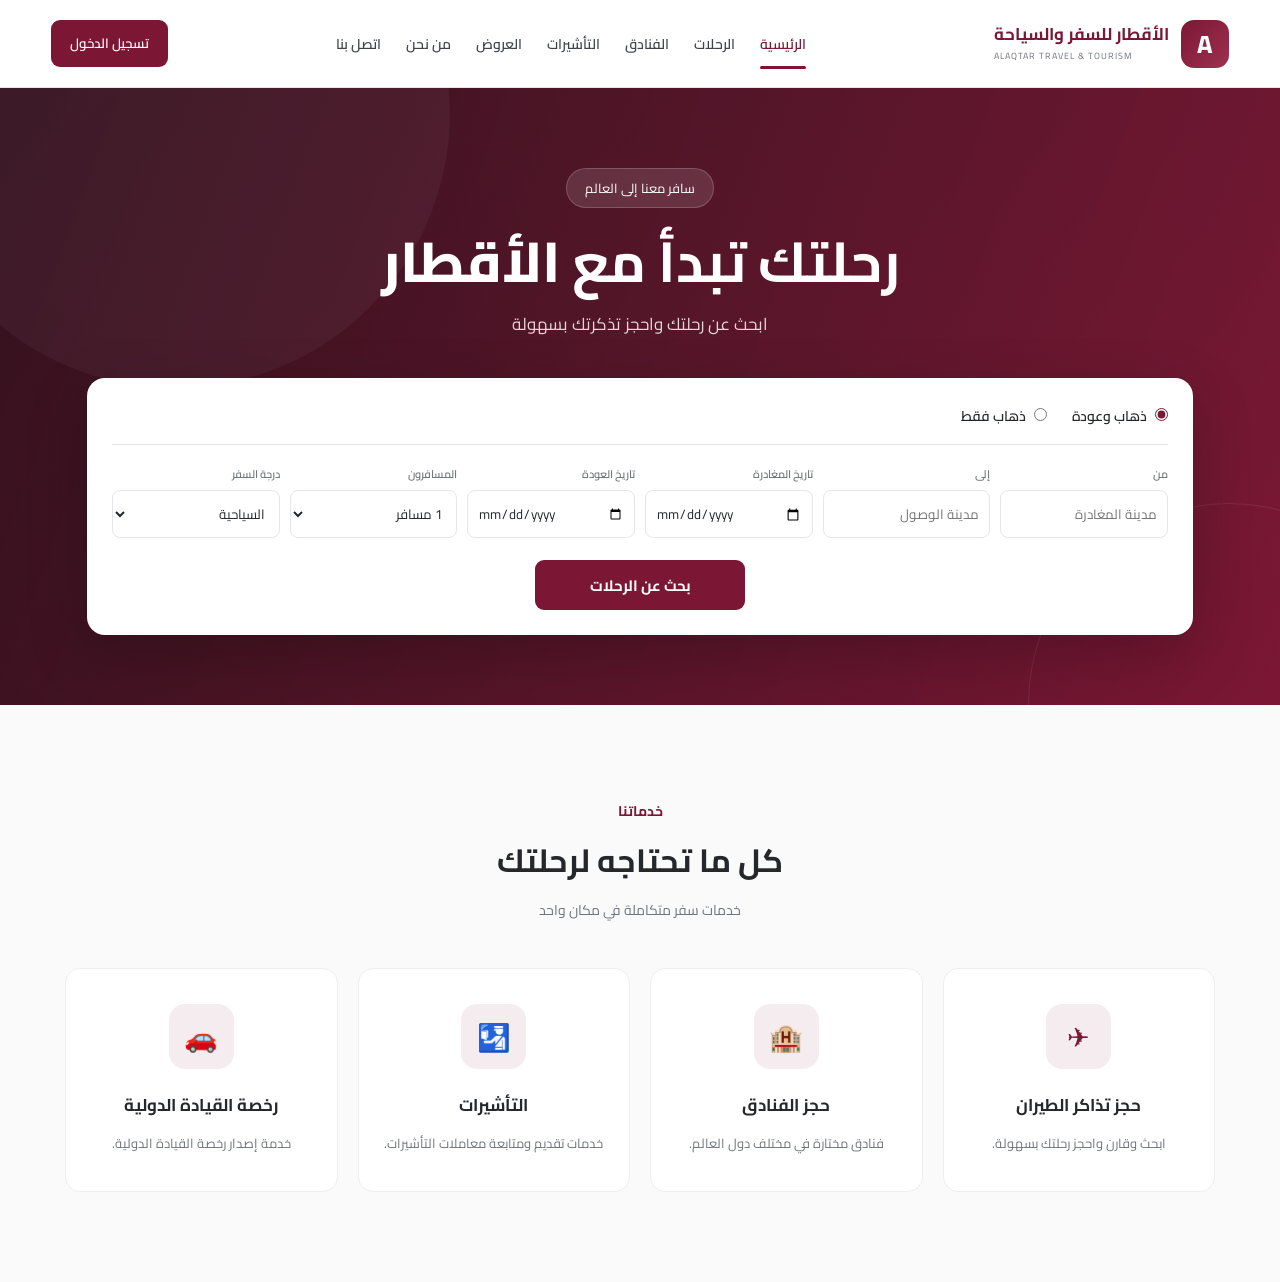
==== index.html @ d7402300 "Initial ALAQTAR website" ====
<!DOCTYPE html>
<html lang="ar" dir="rtl">
<head>
    <meta charset="UTF-8">
    <meta name="viewport" content="width=device-width, initial-scale=1.0">

    <title>الأقطار للسفر والسياحة | ALAQTAR Travel & Tourism</title>

    <link rel="stylesheet" href="css/style.css">
</head>

<body>

    <header class="header">
        <div class="container">

            <div class="logo">
                <div class="logo-mark">A</div>

                <div>
                    <h1>الأقطار للسفر والسياحة</h1>
                    <span>ALAQTAR TRAVEL & TOURISM</span>
                </div>
            </div>

            <nav class="nav">
                <a href="#" class="active">الرئيسية</a>
                <a href="#">الرحلات</a>
                <a href="#">الفنادق</a>
                <a href="#">التأشيرات</a>
                <a href="#">العروض</a>
                <a href="#">من نحن</a>
                <a href="#">اتصل بنا</a>
            </nav>

            <button class="login-btn">
                تسجيل الدخول
            </button>

        </div>
    </header>


    <main>

        <section class="hero">

            <div class="hero-content">

                <span class="hero-small">
                    سافر معنا إلى العالم
                </span>

                <h2>
                    رحلتك تبدأ مع
                    <strong>الأقطار</strong>
                </h2>

                <p>
                    ابحث عن رحلتك واحجز تذكرتك بسهولة
                </p>

            </div>


            <div class="booking-box">

                <div class="trip-types">

                    <label>
                        <input type="radio" name="trip" checked>
                        ذهاب وعودة
                    </label>

                    <label>
                        <input type="radio" name="trip">
                        ذهاب فقط
                    </label>

                </div>


                <div class="search-grid">

                    <div class="field">
                        <label>من</label>
                        <input type="text" placeholder="مدينة المغادرة">
                    </div>

                    <div class="field">
                        <label>إلى</label>
                        <input type="text" placeholder="مدينة الوصول">
                    </div>

                    <div class="field">
                        <label>تاريخ المغادرة</label>
                        <input type="date">
                    </div>

                    <div class="field">
                        <label>تاريخ العودة</label>
                        <input type="date">
                    </div>

                    <div class="field">
                        <label>المسافرون</label>

                        <select>
                            <option>1 مسافر</option>
                            <option>2 مسافرين</option>
                            <option>3 مسافرين</option>
                            <option>4 مسافرين</option>
                        </select>
                    </div>

                    <div class="field">
                        <label>درجة السفر</label>

                        <select>
                            <option>السياحية</option>
                            <option>رجال الأعمال</option>
                            <option>الدرجة الأولى</option>
                        </select>
                    </div>

                </div>

                <button class="search-btn">
                    بحث عن الرحلات
                </button>

            </div>

        </section>


        <section class="services">

            <div class="section-title">
                <span>خدماتنا</span>
                <h2>كل ما تحتاجه لرحلتك</h2>
                <p>خدمات سفر متكاملة في مكان واحد</p>
            </div>


            <div class="services-grid">

                <div class="service-card">
                    <div class="service-icon">✈</div>
                    <h3>حجز تذاكر الطيران</h3>
                    <p>ابحث وقارن واحجز رحلتك بسهولة.</p>
                </div>

                <div class="service-card">
                    <div class="service-icon">🏨</div>
                    <h3>حجز الفنادق</h3>
                    <p>فنادق مختارة في مختلف دول العالم.</p>
                </div>

                <div class="service-card">
                    <div class="service-icon">🛂</div>
                    <h3>التأشيرات</h3>
                    <p>خدمات تقديم ومتابعة معاملات التأشيرات.</p>
                </div>

                <div class="service-card">
                    <div class="service-icon">🚗</div>
                    <h3>رخصة القيادة الدولية</h3>
                    <p>خدمة إصدار رخصة القيادة الدولية.</p>
                </div>

            </div>

        </section>

    </main>


    <script src="js/main.js"></script>

</body>
</html>
---- css/style.css ----
@import url('https://fonts.googleapis.com/css2?family=Cairo:wght@400;500;600;700;800&display=swap');

* {
    margin: 0;
    padding: 0;
    box-sizing: border-box;
}

:root {
    --primary: #7b1734;
    --primary-dark: #571025;
    --primary-light: #9d3150;
    --dark: #25272b;
    --gray: #70747b;
    --light-gray: #f4f5f7;
    --white: #ffffff;
    --border: #e4e6ea;
}

body {
    font-family: 'Cairo', sans-serif;
    background: #ffffff;
    color: var(--dark);
    direction: rtl;
}

.container {
    width: min(1200px, 92%);
    margin: auto;
}

/* ==============================
   HEADER
================================ */

.header {
    height: 88px;
    background: rgba(255, 255, 255, 0.98);
    border-bottom: 1px solid var(--border);
    display: flex;
    align-items: center;
    position: sticky;
    top: 0;
    z-index: 1000;
}

.header .container {
    display: flex;
    align-items: center;
    justify-content: space-between;
    gap: 30px;
}

.logo {
    display: flex;
    align-items: center;
    gap: 12px;
    min-width: 255px;
}

.logo-mark {
    width: 48px;
    height: 48px;
    border-radius: 13px;
    background: linear-gradient(
        135deg,
        var(--primary),
        var(--primary-light)
    );
    color: white;
    display: flex;
    justify-content: center;
    align-items: center;
    font-size: 25px;
    font-weight: 800;
}

.logo h1 {
    color: var(--primary);
    font-size: 17px;
    line-height: 1.4;
}

.logo span {
    display: block;
    direction: ltr;
    font-size: 9px;
    letter-spacing: 1px;
    color: var(--gray);
}

.nav {
    display: flex;
    align-items: center;
    justify-content: center;
    gap: 25px;
    flex: 1;
}

.nav a {
    text-decoration: none;
    color: #40434a;
    font-size: 14px;
    font-weight: 600;
    transition: 0.25s;
    position: relative;
}

.nav a:hover,
.nav a.active {
    color: var(--primary);
}

.nav a.active::after {
    content: "";
    position: absolute;
    right: 0;
    left: 0;
    bottom: -12px;
    height: 3px;
    border-radius: 5px;
    background: var(--primary);
}

.login-btn {
    font-family: inherit;
    background: var(--primary);
    color: white;
    border: 0;
    border-radius: 9px;
    padding: 11px 19px;
    cursor: pointer;
    font-weight: 600;
    transition: 0.25s;
    white-space: nowrap;
}

.login-btn:hover {
    background: var(--primary-dark);
    transform: translateY(-1px);
}

/* ==============================
   HERO
================================ */

.hero {
    min-height: 590px;
    padding: 80px 5% 70px;
    background:
        linear-gradient(
            110deg,
            rgba(52, 15, 28, 0.94),
            rgba(123, 23, 52, 0.82)
        ),
        linear-gradient(
            135deg,
            #34363c,
            #7b1734
        );

    display: flex;
    flex-direction: column;
    align-items: center;
    justify-content: center;
    position: relative;
    overflow: hidden;
}

.hero::before {
    content: "";
    position: absolute;
    width: 550px;
    height: 550px;
    background: rgba(255,255,255,0.04);
    border-radius: 50%;
    top: -250px;
    left: -100px;
}

.hero::after {
    content: "";
    position: absolute;
    width: 400px;
    height: 400px;
    border: 1px solid rgba(255,255,255,0.08);
    border-radius: 50%;
    right: -150px;
    bottom: -200px;
}

.hero-content {
    text-align: center;
    color: white;
    margin-bottom: 38px;
    position: relative;
    z-index: 2;
}

.hero-small {
    display: inline-block;
    background: rgba(255,255,255,0.12);
    border: 1px solid rgba(255,255,255,0.18);
    padding: 7px 18px;
    border-radius: 50px;
    font-size: 13px;
    margin-bottom: 15px;
}

.hero-content h2 {
    font-size: clamp(35px, 5vw, 56px);
    font-weight: 700;
    line-height: 1.4;
}

.hero-content h2 strong {
    color: #ffffff;
    font-weight: 800;
}

.hero-content p {
    font-size: 17px;
    margin-top: 7px;
    color: rgba(255,255,255,0.83);
}

/* ==============================
   BOOKING BOX
================================ */

.booking-box {
    width: min(1150px, 96%);
    background: white;
    padding: 25px;
    border-radius: 18px;
    box-shadow: 0 20px 60px rgba(0,0,0,0.22);
    position: relative;
    z-index: 5;
}

.trip-types {
    display: flex;
    align-items: center;
    gap: 25px;
    margin-bottom: 19px;
    padding-bottom: 15px;
    border-bottom: 1px solid var(--border);
}

.trip-types label {
    font-size: 14px;
    font-weight: 600;
    cursor: pointer;
}

.trip-types input {
    accent-color: var(--primary);
    margin-left: 5px;
}

.search-grid {
    display: grid;
    grid-template-columns: repeat(6, 1fr);
    gap: 10px;
}

.field {
    display: flex;
    flex-direction: column;
}

.field label {
    font-size: 11px;
    color: var(--gray);
    margin-bottom: 6px;
    font-weight: 600;
}

.field input,
.field select {
    width: 100%;
    height: 48px;
    border: 1px solid var(--border);
    border-radius: 8px;
    padding: 0 10px;
    font-family: inherit;
    outline: none;
    background: white;
    color: var(--dark);
    transition: 0.2s;
}

.field input:focus,
.field select:focus {
    border-color: var(--primary);
    box-shadow: 0 0 0 3px rgba(123,23,52,0.08);
}

.search-btn {
    display: block;
    margin: 22px auto 0;
    min-width: 210px;
    height: 50px;
    border: 0;
    border-radius: 9px;
    background: var(--primary);
    color: white;
    font-family: inherit;
    font-size: 15px;
    font-weight: 700;
    cursor: pointer;
    transition: 0.25s;
}

.search-btn:hover {
    background: var(--primary-dark);
    transform: translateY(-2px);
    box-shadow: 0 8px 20px rgba(123,23,52,0.25);
}

/* ==============================
   SERVICES
================================ */

.services {
    padding: 90px 5%;
    background: #fafafa;
}

.section-title {
    text-align: center;
    margin-bottom: 45px;
}

.section-title span {
    color: var(--primary);
    font-weight: 700;
    font-size: 14px;
}

.section-title h2 {
    font-size: 32px;
    margin-top: 5px;
    color: var(--dark);
}

.section-title p {
    color: var(--gray);
    margin-top: 7px;
    font-size: 14px;
}

.services-grid {
    width: min(1150px, 100%);
    margin: auto;
    display: grid;
    grid-template-columns: repeat(4, 1fr);
    gap: 20px;
}

.service-card {
    background: white;
    padding: 35px 24px;
    border: 1px solid #eeeeee;
    border-radius: 15px;
    text-align: center;
    transition: 0.3s;
}

.service-card:hover {
    transform: translateY(-7px);
    box-shadow: 0 15px 40px rgba(0,0,0,0.08);
    border-color: rgba(123,23,52,0.18);
}

.service-icon {
    width: 65px;
    height: 65px;
    background: rgba(123,23,52,0.08);
    color: var(--primary);
    border-radius: 16px;
    margin: 0 auto 20px;
    display: flex;
    justify-content: center;
    align-items: center;
    font-size: 27px;
}

.service-card h3 {
    font-size: 17px;
    margin-bottom: 10px;
}

.service-card p {
    font-size: 13px;
    color: var(--gray);
    line-height: 1.9;
}

/* ==============================
   RESPONSIVE
================================ */

@media (max-width: 1050px) {

    .nav {
        display: none;
    }

    .search-grid {
        grid-template-columns: repeat(3, 1fr);
    }

    .services-grid {
        grid-template-columns: repeat(2, 1fr);
    }
}

@media (max-width: 650px) {

    .header {
        height: 75px;
    }

    .logo h1 {
        font-size: 14px;
    }

    .logo span {
        font-size: 7px;
    }

    .logo-mark {
        width: 41px;
        height: 41px;
    }

    .login-btn {
        padding: 9px 12px;
        font-size: 11px;
    }

    .hero {
        padding: 60px 3% 50px;
    }

    .hero-content h2 {
        font-size: 35px;
    }

    .hero-content p {
        font-size: 14px;
    }

    .booking-box {
        padding: 18px;
    }

    .search-grid {
        grid-template-columns: 1fr;
    }

    .services-grid {
        grid-template-columns: 1fr;
    }

    .section-title h2 {
        font-size: 25px;
    }
}
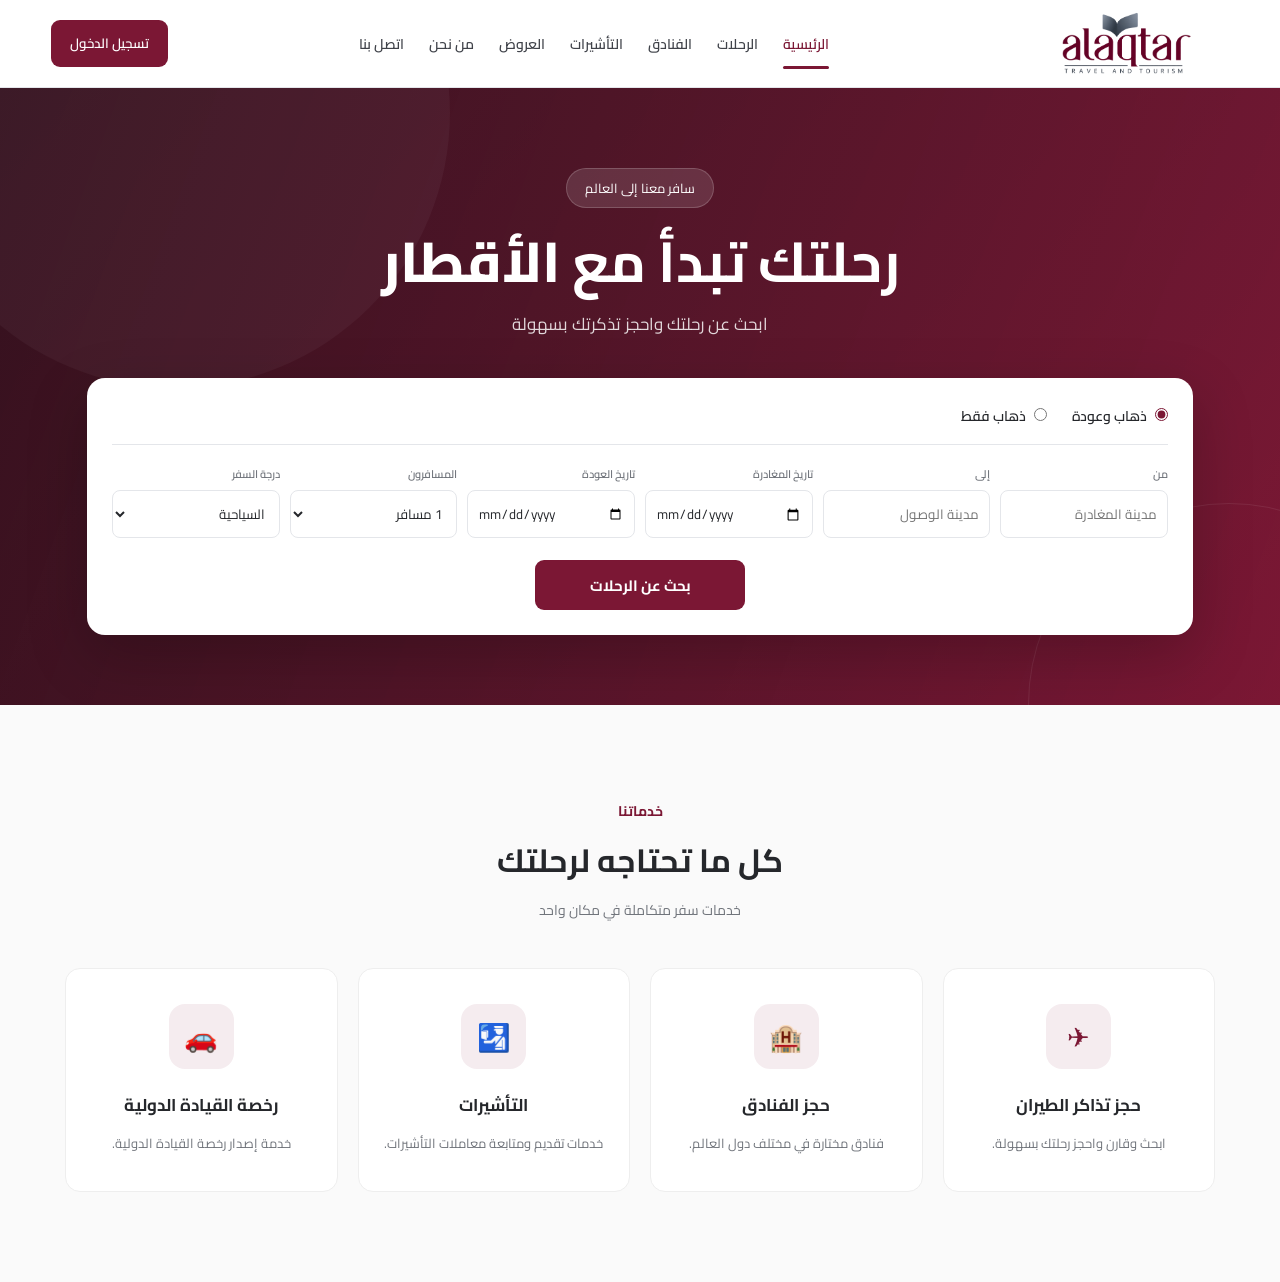
==== commit 16991d7d: "Update ALAQTAR logo" ====
--- a/index.html
+++ b/index.html
@@ -14,14 +14,9 @@
     <header class="header">
         <div class="container">
 
-            <div class="logo">
-                <div class="logo-mark">A</div>
-
-                <div>
-                    <h1>الأقطار للسفر والسياحة</h1>
-                    <span>ALAQTAR TRAVEL & TOURISM</span>
-                </div>
-            </div>
+           <a href="index.html" class="logo">
+    <img src="images/logo.png" alt="ALAQTAR Travel & Tourism">
+</a>
 
             <nav class="nav">
                 <a href="#" class="active">الرئيسية</a>
--- a/css/style.css
+++ b/css/style.css
@@ -54,39 +54,16 @@
 .logo {
     display: flex;
     align-items: center;
-    gap: 12px;
-    min-width: 255px;
-}
-
-.logo-mark {
-    width: 48px;
-    height: 48px;
-    border-radius: 13px;
-    background: linear-gradient(
-        135deg,
-        var(--primary),
-        var(--primary-light)
-    );
-    color: white;
-    display: flex;
     justify-content: center;
-    align-items: center;
-    font-size: 25px;
-    font-weight: 800;
-}
-
-.logo h1 {
-    color: var(--primary);
-    font-size: 17px;
-    line-height: 1.4;
-}
-
-.logo span {
+    text-decoration: none;
+    min-width: 210px;
+}
+
+.logo img {
     display: block;
-    direction: ltr;
-    font-size: 9px;
-    letter-spacing: 1px;
-    color: var(--gray);
+    width: 190px;
+    height: 65px;
+    object-fit: contain;
 }
 
 .nav {
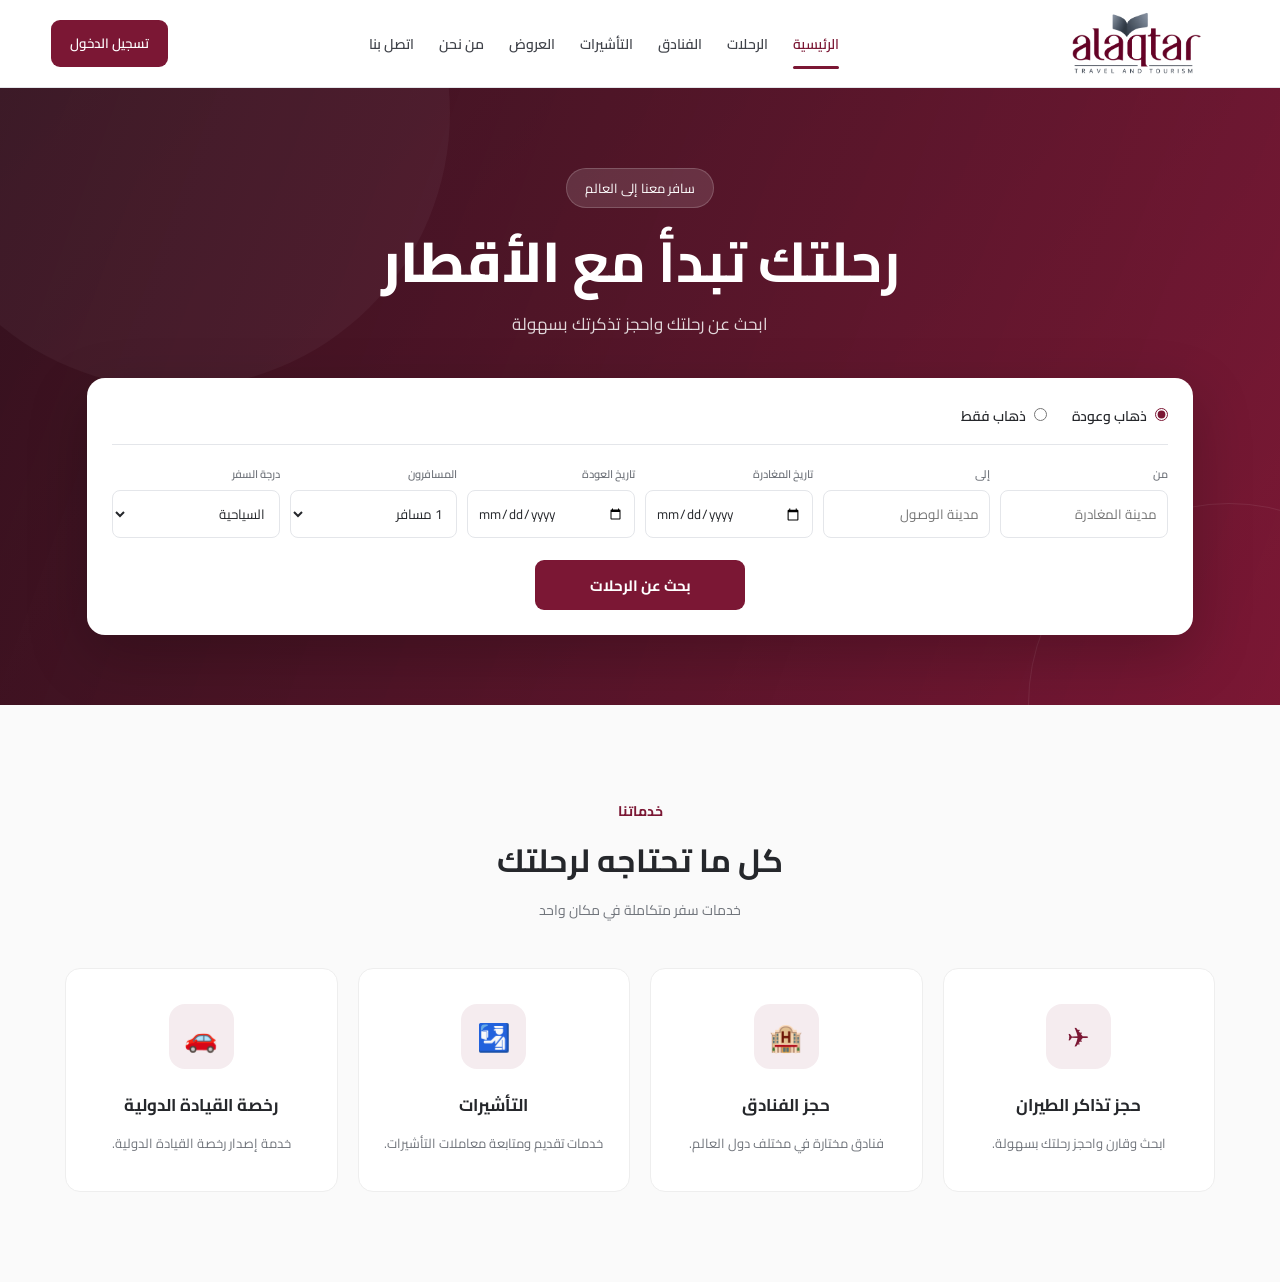
==== commit dc3f2e4a: "Fix official header logo" ====
--- a/index.html
+++ b/index.html
@@ -14,7 +14,7 @@
     <header class="header">
         <div class="container">
 
-           <a href="index.html" class="logo">
+          <a href="index.html" class="brand-logo">
     <img src="images/logo.png" alt="ALAQTAR Travel & Tourism">
 </a>
 
--- a/css/style.css
+++ b/css/style.css
@@ -444,4 +444,80 @@
     .section-title h2 {
         font-size: 25px;
     }
+}/* ===== ALAQTAR LOGO FIX ===== */
+
+.header .logo {
+    display: flex;
+    align-items: center;
+    justify-content: center;
+    width: 220px;
+    min-width: 220px;
+    height: 75px;
+    overflow: hidden;
+}
+
+.header .logo img {
+    display: block !important;
+    width: 200px !important;
+    max-width: 200px !important;
+    height: 70px !important;
+    max-height: 70px !important;
+    object-fit: contain !important;
+}
+
+@media (max-width: 650px) {
+    .header .logo {
+        width: 145px;
+        min-width: 145px;
+        height: 60px;
+    }
+
+    .header .logo img {
+        width: 140px !important;
+        max-width: 140px !important;
+        height: 55px !important;
+        max-height: 55px !important;
+    }
+}/* ===== OFFICIAL ALAQTAR HEADER LOGO ===== */
+
+.header .brand-logo {
+    width: 190px !important;
+    height: 70px !important;
+    min-width: 190px !important;
+    max-width: 190px !important;
+
+    display: flex !important;
+    align-items: center !important;
+    justify-content: center !important;
+
+    overflow: hidden !important;
+    text-decoration: none !important;
+    flex-shrink: 0 !important;
+}
+
+.header .brand-logo img {
+    width: 180px !important;
+    height: 65px !important;
+    max-width: 180px !important;
+    max-height: 65px !important;
+
+    display: block !important;
+    object-fit: contain !important;
+    position: static !important;
+    transform: none !important;
+    margin: 0 !important;
+}
+
+@media (max-width: 650px) {
+
+    .header .brand-logo {
+        width: 135px !important;
+        min-width: 135px !important;
+        height: 58px !important;
+    }
+
+    .header .brand-logo img {
+        width: 130px !important;
+        height: 52px !important;
+    }
 }
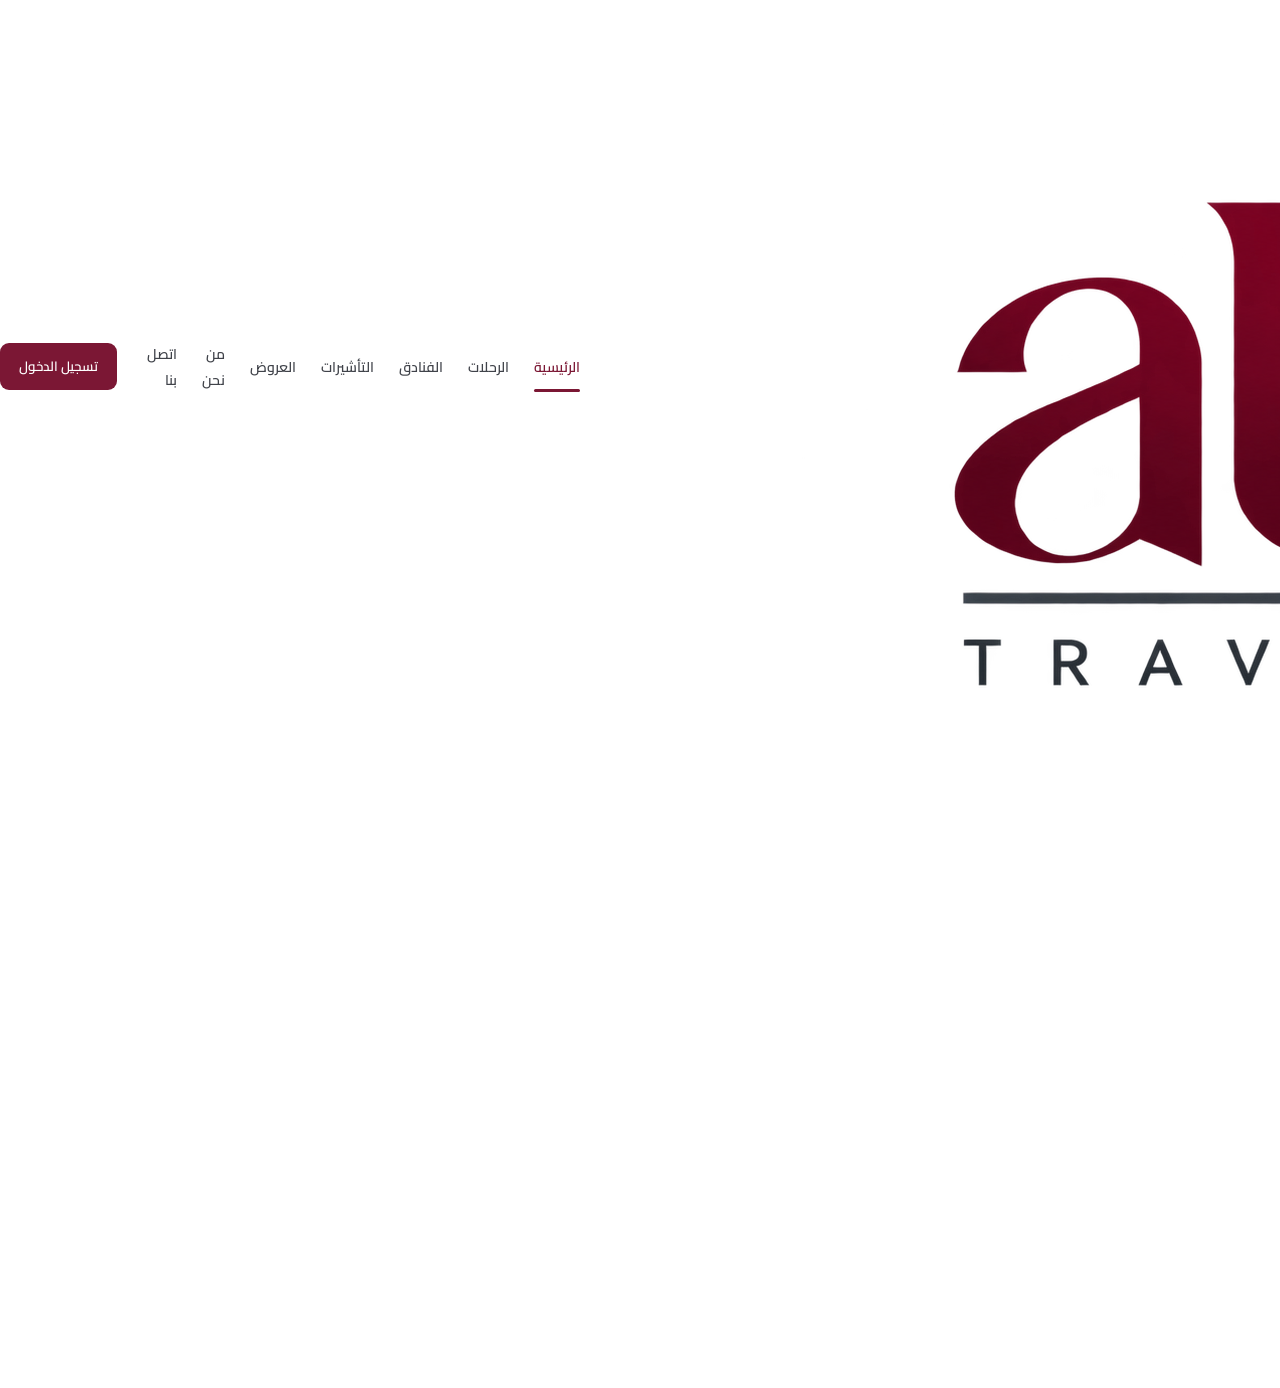
==== commit b436518c: "Redesign ALAQTAR services section" ====
--- a/index.html
+++ b/index.html
@@ -129,44 +129,47 @@
         </section>
 
 
-        <section class="services">
+     <section class="services">
 
-            <div class="section-title">
-                <span>خدماتنا</span>
-                <h2>كل ما تحتاجه لرحلتك</h2>
-                <p>خدمات سفر متكاملة في مكان واحد</p>
-            </div>
+    <div class="section-title">
+        <span>خدمات الأقطار</span>
+        <h2>كل ما تحتاجه لرحلتك</h2>
+        <p>خدمات سفر وسياحة متكاملة في مكان واحد</p>
+    </div>
 
+    <div class="services-grid">
 
-            <div class="services-grid">
+        <a href="#" class="service-card">
+            <div class="service-icon">✈</div>
+            <h3>حجز تذاكر الطيران</h3>
+            <p>احجز رحلاتك إلى مختلف الوجهات مع خيارات متعددة ومتابعة مستمرة.</p>
+            <span class="service-link">استكشف الخدمة ←</span>
+        </a>
 
-                <div class="service-card">
-                    <div class="service-icon">✈</div>
-                    <h3>حجز تذاكر الطيران</h3>
-                    <p>ابحث وقارن واحجز رحلتك بسهولة.</p>
-                </div>
+        <a href="#" class="service-card">
+            <div class="service-icon">🏨</div>
+            <h3>حجز الفنادق</h3>
+            <p>خيارات متنوعة من الفنادق والإقامات في أهم الوجهات حول العالم.</p>
+            <span class="service-link">استكشف الخدمة ←</span>
+        </a>
 
-                <div class="service-card">
-                    <div class="service-icon">🏨</div>
-                    <h3>حجز الفنادق</h3>
-                    <p>فنادق مختارة في مختلف دول العالم.</p>
-                </div>
+        <a href="#" class="service-card">
+            <div class="service-icon">🛂</div>
+            <h3>التأشيرات</h3>
+            <p>خدمات تقديم ومتابعة معاملات التأشيرات لمجموعة من الوجهات.</p>
+            <span class="service-link">استكشف الخدمة ←</span>
+        </a>
 
-                <div class="service-card">
-                    <div class="service-icon">🛂</div>
-                    <h3>التأشيرات</h3>
-                    <p>خدمات تقديم ومتابعة معاملات التأشيرات.</p>
-                </div>
+        <a href="#" class="service-card">
+            <div class="service-icon">🚗</div>
+            <h3>رخصة القيادة الدولية</h3>
+            <p>خدمة إصدار رخصة القيادة الدولية بإجراءات سهلة وسريعة.</p>
+            <span class="service-link">استكشف الخدمة ←</span>
+        </a>
 
-                <div class="service-card">
-                    <div class="service-icon">🚗</div>
-                    <h3>رخصة القيادة الدولية</h3>
-                    <p>خدمة إصدار رخصة القيادة الدولية.</p>
-                </div>
+    </div>
 
-            </div>
-
-        </section>
+</section>   
 
     </main>
 
--- a/css/style.css
+++ b/css/style.css
@@ -299,79 +299,121 @@
    SERVICES
 ================================ */
 
+/* ==============================
+   SERVICES
+================================ */
+
 .services {
-    padding: 90px 5%;
-    background: #fafafa;
+    padding: 95px 5%;
+    background: #f8f9fa;
 }
 
 .section-title {
     text-align: center;
-    margin-bottom: 45px;
+    margin-bottom: 50px;
 }
 
 .section-title span {
+    display: inline-block;
     color: var(--primary);
+    font-size: 14px;
     font-weight: 700;
-    font-size: 14px;
+    margin-bottom: 5px;
 }
 
 .section-title h2 {
-    font-size: 32px;
-    margin-top: 5px;
+    font-size: 34px;
     color: var(--dark);
+    margin: 0;
 }
 
 .section-title p {
     color: var(--gray);
-    margin-top: 7px;
     font-size: 14px;
+    margin-top: 8px;
 }
 
 .services-grid {
-    width: min(1150px, 100%);
+    width: min(1180px, 100%);
     margin: auto;
     display: grid;
     grid-template-columns: repeat(4, 1fr);
-    gap: 20px;
+    gap: 22px;
 }
 
 .service-card {
-    background: white;
-    padding: 35px 24px;
-    border: 1px solid #eeeeee;
-    border-radius: 15px;
-    text-align: center;
+    position: relative;
+    background: #ffffff;
+    border: 1px solid #ececef;
+    border-radius: 18px;
+    padding: 34px 25px 30px;
+    text-align: right;
+    text-decoration: none;
+    color: var(--dark);
+    overflow: hidden;
+    transition: 0.3s ease;
+}
+
+.service-card::before {
+    content: "";
+    position: absolute;
+    top: 0;
+    right: 0;
+    width: 100%;
+    height: 4px;
+    background: var(--primary);
+    transform: scaleX(0);
+    transform-origin: right;
     transition: 0.3s;
 }
 
 .service-card:hover {
-    transform: translateY(-7px);
-    box-shadow: 0 15px 40px rgba(0,0,0,0.08);
-    border-color: rgba(123,23,52,0.18);
+    transform: translateY(-8px);
+    border-color: rgba(123, 23, 52, 0.15);
+    box-shadow: 0 18px 45px rgba(28, 30, 35, 0.09);
+}
+
+.service-card:hover::before {
+    transform: scaleX(1);
 }
 
 .service-icon {
-    width: 65px;
-    height: 65px;
-    background: rgba(123,23,52,0.08);
+    width: 62px;
+    height: 62px;
+    display: flex;
+    align-items: center;
+    justify-content: center;
+    border-radius: 17px;
+    background: rgba(123, 23, 52, 0.08);
     color: var(--primary);
-    border-radius: 16px;
-    margin: 0 auto 20px;
-    display: flex;
-    justify-content: center;
-    align-items: center;
     font-size: 27px;
+    margin-bottom: 22px;
 }
 
 .service-card h3 {
-    font-size: 17px;
-    margin-bottom: 10px;
+    font-size: 18px;
+    margin-bottom: 11px;
+    color: var(--dark);
 }
 
 .service-card p {
+    color: var(--gray);
     font-size: 13px;
-    color: var(--gray);
-    line-height: 1.9;
+    line-height: 2;
+    min-height: 78px;
+}
+
+.service-link {
+    display: inline-block;
+    color: var(--primary);
+    font-size: 13px;
+    font-weight: 700;
+    margin-top: 14px;
+    transition: 0.25s;
+}
+
+.service-card:hover .service-link {
+    transform: translateX(-5px);
 }
 
 /* ==============================
@@ -444,80 +486,33 @@
     .section-title h2 {
         font-size: 25px;
     }
-}/* ===== ALAQTAR LOGO FIX ===== */
-
-.header .logo {
+/* ===== OFFICIAL ALAQTAR LOGO ===== */
+
+.header .brand-logo {
+    width: 190px;
+    height: 70px;
+    flex-shrink: 0;
     display: flex;
     align-items: center;
     justify-content: center;
-    width: 220px;
-    min-width: 220px;
-    height: 75px;
-    overflow: hidden;
-}
-
-.header .logo img {
-    display: block !important;
-    width: 200px !important;
-    max-width: 200px !important;
-    height: 70px !important;
-    max-height: 70px !important;
-    object-fit: contain !important;
+    text-decoration: none;
+}
+
+.header .brand-logo img {
+    display: block;
+    width: 180px;
+    height: 65px;
+    object-fit: contain;
 }
 
 @media (max-width: 650px) {
-    .header .logo {
-        width: 145px;
-        min-width: 145px;
-        height: 60px;
-    }
-
-    .header .logo img {
-        width: 140px !important;
-        max-width: 140px !important;
-        height: 55px !important;
-        max-height: 55px !important;
-    }
-}/* ===== OFFICIAL ALAQTAR HEADER LOGO ===== */
-
-.header .brand-logo {
-    width: 190px !important;
-    height: 70px !important;
-    min-width: 190px !important;
-    max-width: 190px !important;
-
-    display: flex !important;
-    align-items: center !important;
-    justify-content: center !important;
-
-    overflow: hidden !important;
-    text-decoration: none !important;
-    flex-shrink: 0 !important;
-}
-
-.header .brand-logo img {
-    width: 180px !important;
-    height: 65px !important;
-    max-width: 180px !important;
-    max-height: 65px !important;
-
-    display: block !important;
-    object-fit: contain !important;
-    position: static !important;
-    transform: none !important;
-    margin: 0 !important;
-}
-
-@media (max-width: 650px) {
-
     .header .brand-logo {
-        width: 135px !important;
-        min-width: 135px !important;
-        height: 58px !important;
+        width: 135px;
+        height: 58px;
     }
 
     .header .brand-logo img {
-        width: 130px !important;
-        height: 52px !important;
+        width: 130px;
+        height: 52px;
     }
 }
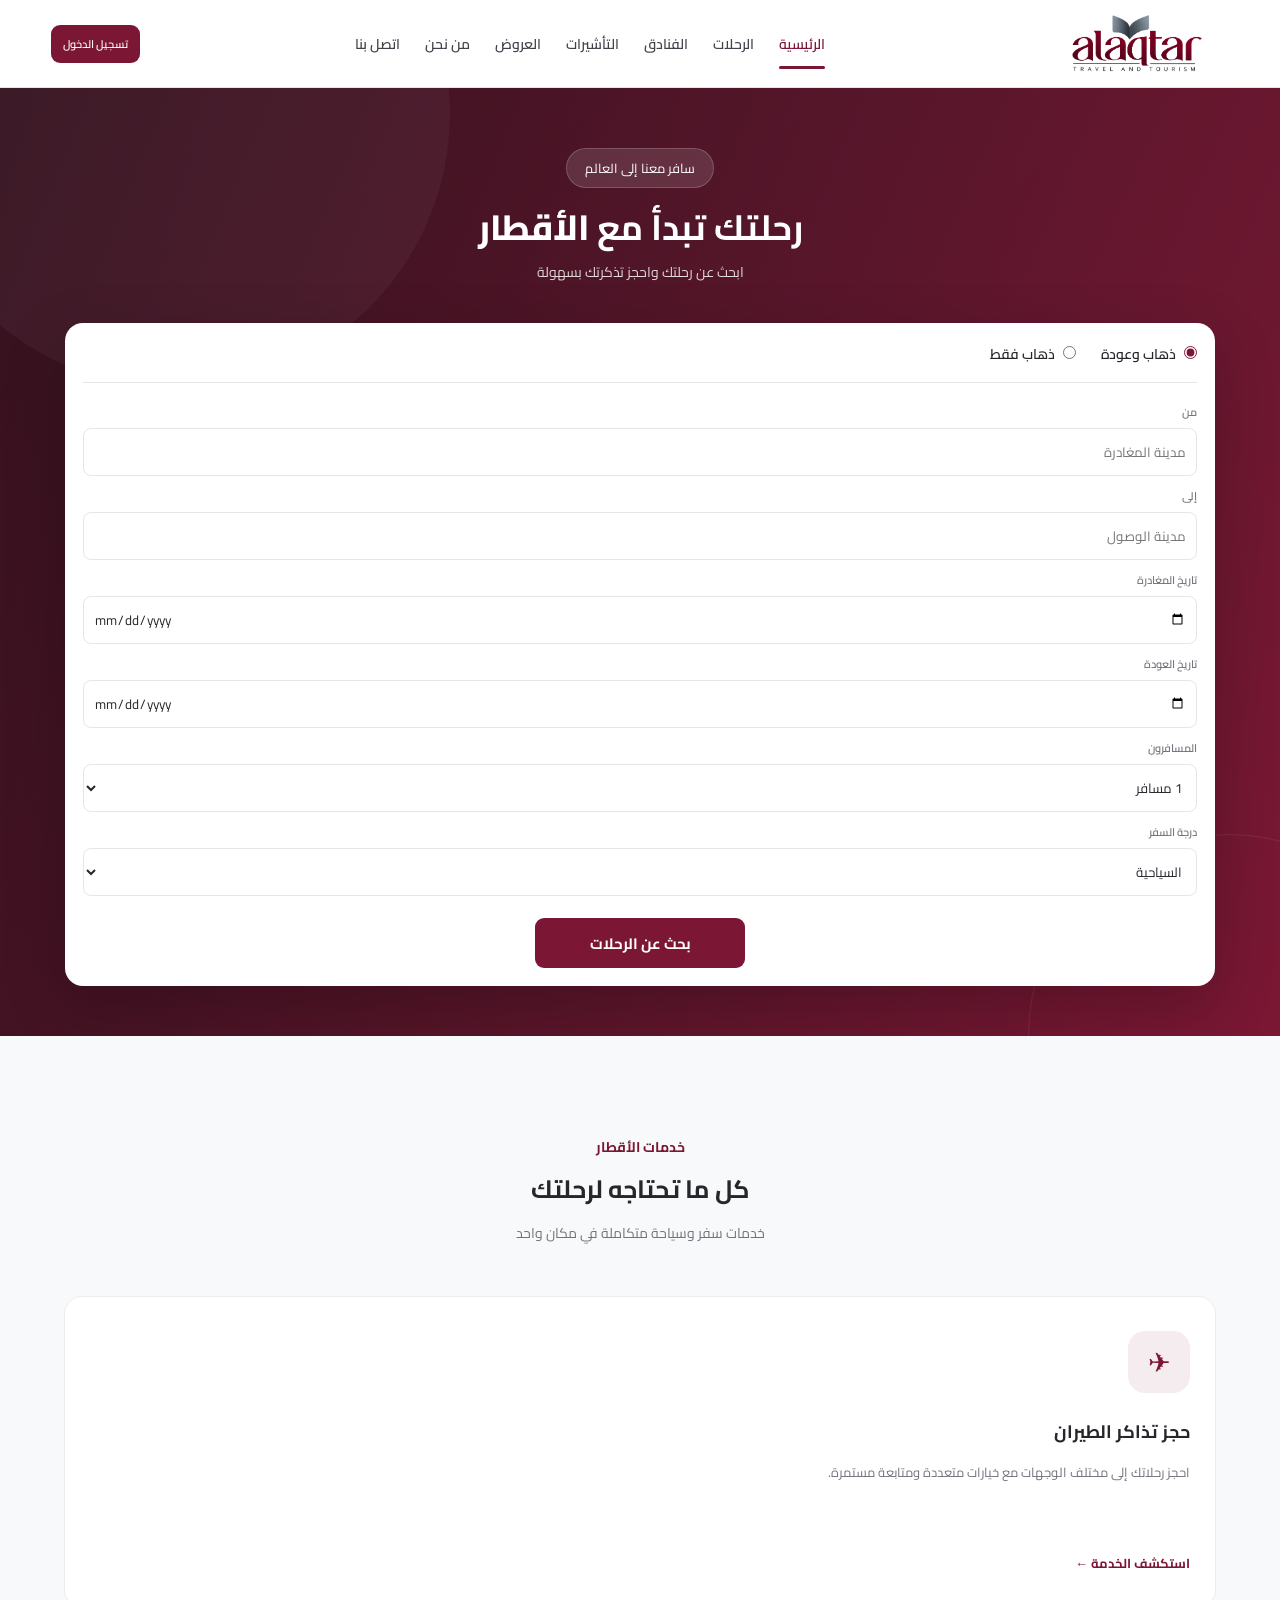
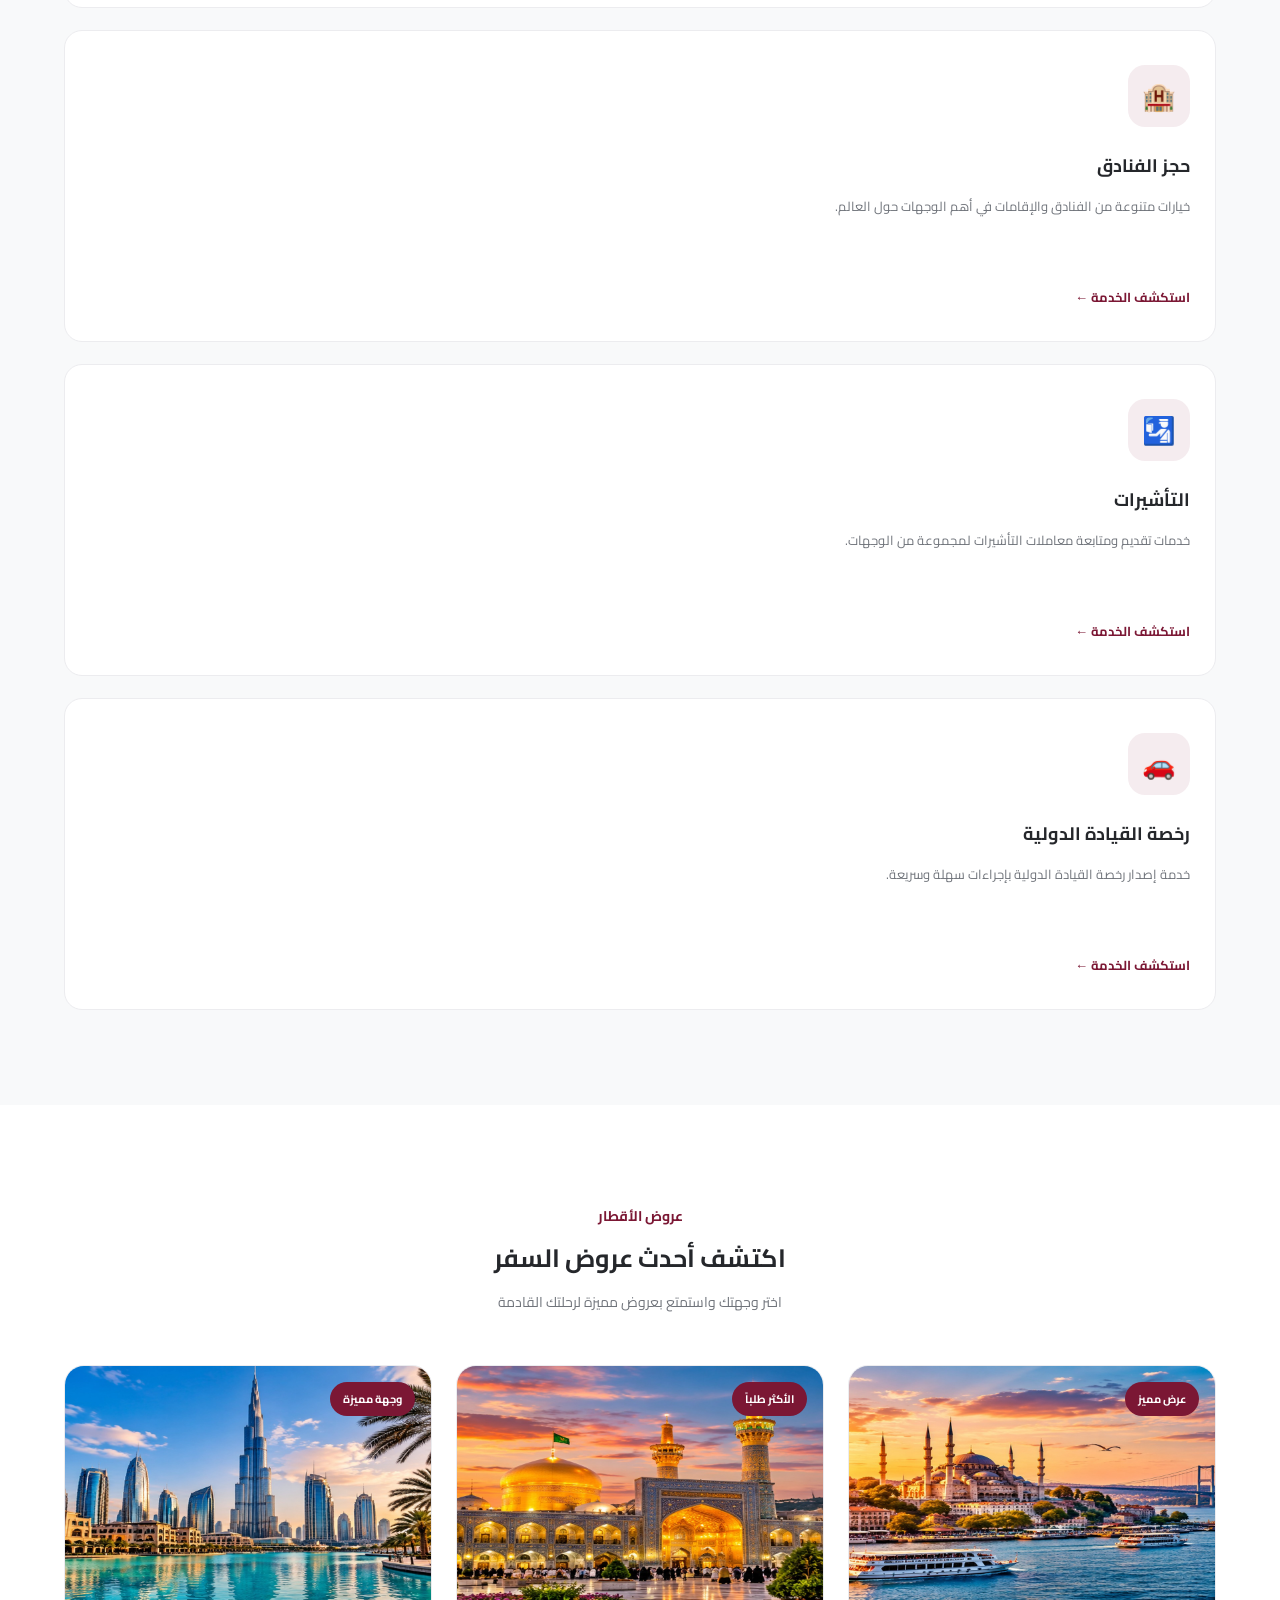
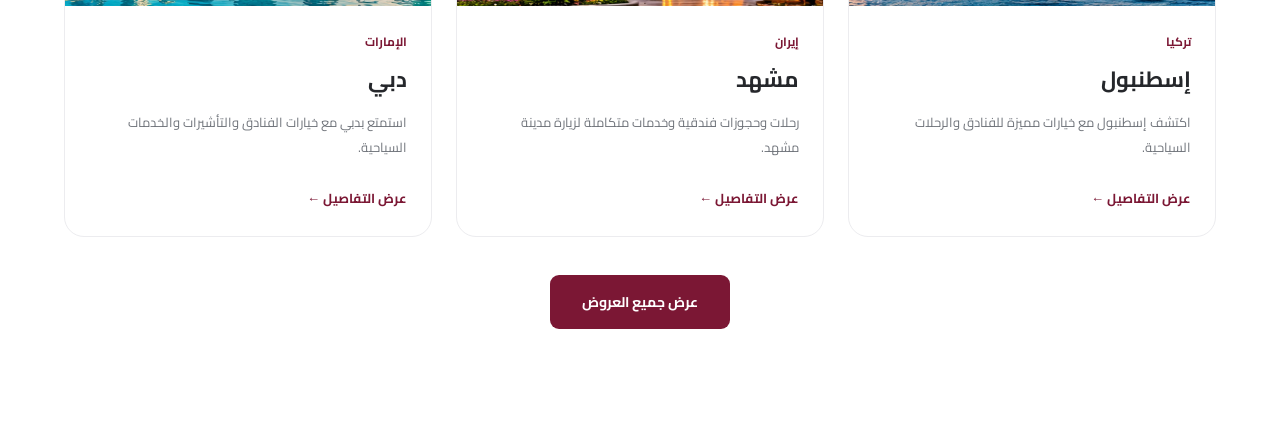
==== commit 4bfa5f6c: "Add travel offers section" ====
--- a/index.html
+++ b/index.html
@@ -170,7 +170,69 @@
     </div>
 
 </section>   
-
+<!-- ==============================
+     LATEST OFFERS
+================================ -->
+
+<section class="offers">
+
+    <div class="section-title">
+        <span>عروض الأقطار</span>
+        <h2>اكتشف أحدث عروض السفر</h2>
+        <p>اختر وجهتك واستمتع بعروض مميزة لرحلتك القادمة</p>
+    </div>
+
+    <div class="offers-grid">
+
+        <a href="#" class="offer-card">
+            <div class="offer-image">
+                <img src="images/istanbul.jpg" alt="عروض إسطنبول">
+                <span class="offer-badge">عرض مميز</span>
+            </div>
+
+            <div class="offer-content">
+                <span class="offer-country">تركيا</span>
+                <h3>إسطنبول</h3>
+                <p>اكتشف إسطنبول مع خيارات مميزة للفنادق والرحلات السياحية.</p>
+                <span class="offer-link">عرض التفاصيل ←</span>
+            </div>
+        </a>
+
+        <a href="#" class="offer-card">
+            <div class="offer-image">
+                <img src="images/mashhad.jpg" alt="عروض مشهد">
+                <span class="offer-badge">الأكثر طلباً</span>
+            </div>
+
+            <div class="offer-content">
+                <span class="offer-country">إيران</span>
+                <h3>مشهد</h3>
+                <p>رحلات وحجوزات فندقية وخدمات متكاملة لزيارة مدينة مشهد.</p>
+                <span class="offer-link">عرض التفاصيل ←</span>
+            </div>
+        </a>
+
+        <a href="#" class="offer-card">
+            <div class="offer-image">
+                <img src="images/dubai.jpg" alt="عروض دبي">
+                <span class="offer-badge">وجهة مميزة</span>
+            </div>
+
+            <div class="offer-content">
+                <span class="offer-country">الإمارات</span>
+                <h3>دبي</h3>
+                <p>استمتع بدبي مع خيارات الفنادق والتأشيرات والخدمات السياحية.</p>
+                <span class="offer-link">عرض التفاصيل ←</span>
+            </div>
+        </a>
+
+    </div>
+
+    <div class="offers-more">
+        <a href="#" class="offers-btn">عرض جميع العروض</a>
+    </div>
+
+</section>
     </main>
 
 
--- a/css/style.css
+++ b/css/style.css
@@ -49,21 +49,6 @@
     align-items: center;
     justify-content: space-between;
     gap: 30px;
-}
-
-.logo {
-    display: flex;
-    align-items: center;
-    justify-content: center;
-    text-decoration: none;
-    min-width: 210px;
-}
-
-.logo img {
-    display: block;
-    width: 190px;
-    height: 65px;
-    object-fit: contain;
 }
 
 .nav {
@@ -415,10 +400,122 @@
 .service-card:hover .service-link {
     transform: translateX(-5px);
 }
-
 /* ==============================
-   RESPONSIVE
+   LATEST OFFERS
 ================================ */
+
+.offers {
+    padding: 95px 5%;
+    background: #ffffff;
+}
+
+.offers-grid {
+    width: min(1180px, 100%);
+    margin: 0 auto;
+    display: grid;
+    grid-template-columns: repeat(3, 1fr);
+    gap: 24px;
+}
+
+.offer-card {
+    display: block;
+    background: #ffffff;
+    border: 1px solid #ececef;
+    border-radius: 20px;
+    overflow: hidden;
+    text-decoration: none;
+    color: var(--dark);
+    transition: 0.3s ease;
+}
+
+.offer-card:hover {
+    transform: translateY(-7px);
+    box-shadow: 0 18px 45px rgba(28, 30, 35, 0.10);
+}
+
+.offer-image {
+    position: relative;
+    width: 100%;
+    height: 240px;
+    overflow: hidden;
+    background: #f1f1f1;
+}
+
+.offer-image img {
+    width: 100%;
+    height: 100%;
+    display: block;
+    object-fit: cover;
+    transition: transform 0.4s ease;
+}
+
+.offer-card:hover .offer-image img {
+    transform: scale(1.05);
+}
+
+.offer-badge {
+    position: absolute;
+    top: 16px;
+    right: 16px;
+    padding: 7px 13px;
+    background: var(--primary);
+    color: #ffffff;
+    border-radius: 20px;
+    font-size: 11px;
+    font-weight: 700;
+}
+
+.offer-content {
+    padding: 24px;
+    text-align: right;
+}
+
+.offer-country {
+    display: block;
+    color: var(--primary);
+    font-size: 12px;
+    font-weight: 700;
+    margin-bottom: 5px;
+}
+
+.offer-content h3 {
+    margin: 0 0 10px;
+    font-size: 22px;
+    color: var(--dark);
+}
+
+.offer-content p {
+    margin: 0;
+    min-height: 58px;
+    color: var(--gray);
+    font-size: 13px;
+    line-height: 1.9;
+}
+
+.offer-link {
+    display: inline-block;
+    margin-top: 18px;
+    color: var(--primary);
+    font-size: 13px;
+    font-weight: 700;
+}
+
+.offers-more {
+    margin-top: 38px;
+    text-align: center;
+}
+
+.offers-btn {
+    display: inline-block;
+    padding: 14px 32px;
+    border-radius: 9px;
+    background: var(--primary);
+    color: #ffffff;
+    text-decoration: none;
+    font-size: 14px;
+    font-weight: 700;
+    transition: 0.25s;
+}
 
 @media (max-width: 1050px) {
 
@@ -433,9 +530,30 @@
     .services-grid {
         grid-template-columns: repeat(2, 1fr);
     }
-}
+
+    .offers-grid {
+        grid-template-columns: repeat(2, 1fr);
+    }
+}
+
 
 @media (max-width: 650px) {
+
+    .offers {
+        padding: 65px 5%;
+    }
+
+    .offers-grid {
+        grid-template-columns: 1fr;
+    }
+
+    .offer-image {
+        height: 220px;
+    }
+
+    .offer-content p {
+        min-height: auto;
+    }
 
     .header {
         height: 75px;
@@ -448,6 +566,7 @@
     .logo span {
         font-size: 7px;
     }
+}
 
     .logo-mark {
         width: 41px;
@@ -486,15 +605,17 @@
     .section-title h2 {
         font-size: 25px;
     }
-/* ===== OFFICIAL ALAQTAR LOGO ===== */
-
+
+/* ===== ALAQTAR HEADER LOGO ===== */
 .header .brand-logo {
     width: 190px;
+    min-width: 190px;
     height: 70px;
-    flex-shrink: 0;
     display: flex;
     align-items: center;
     justify-content: center;
+    flex-shrink: 0;
+    overflow: hidden;
     text-decoration: none;
 }
 
@@ -502,12 +623,14 @@
     display: block;
     width: 180px;
     height: 65px;
+    max-width: 100%;
     object-fit: contain;
 }
 
 @media (max-width: 650px) {
     .header .brand-logo {
         width: 135px;
+        min-width: 135px;
         height: 58px;
     }
 
@@ -515,4 +638,4 @@
         width: 130px;
         height: 52px;
     }
-}+}
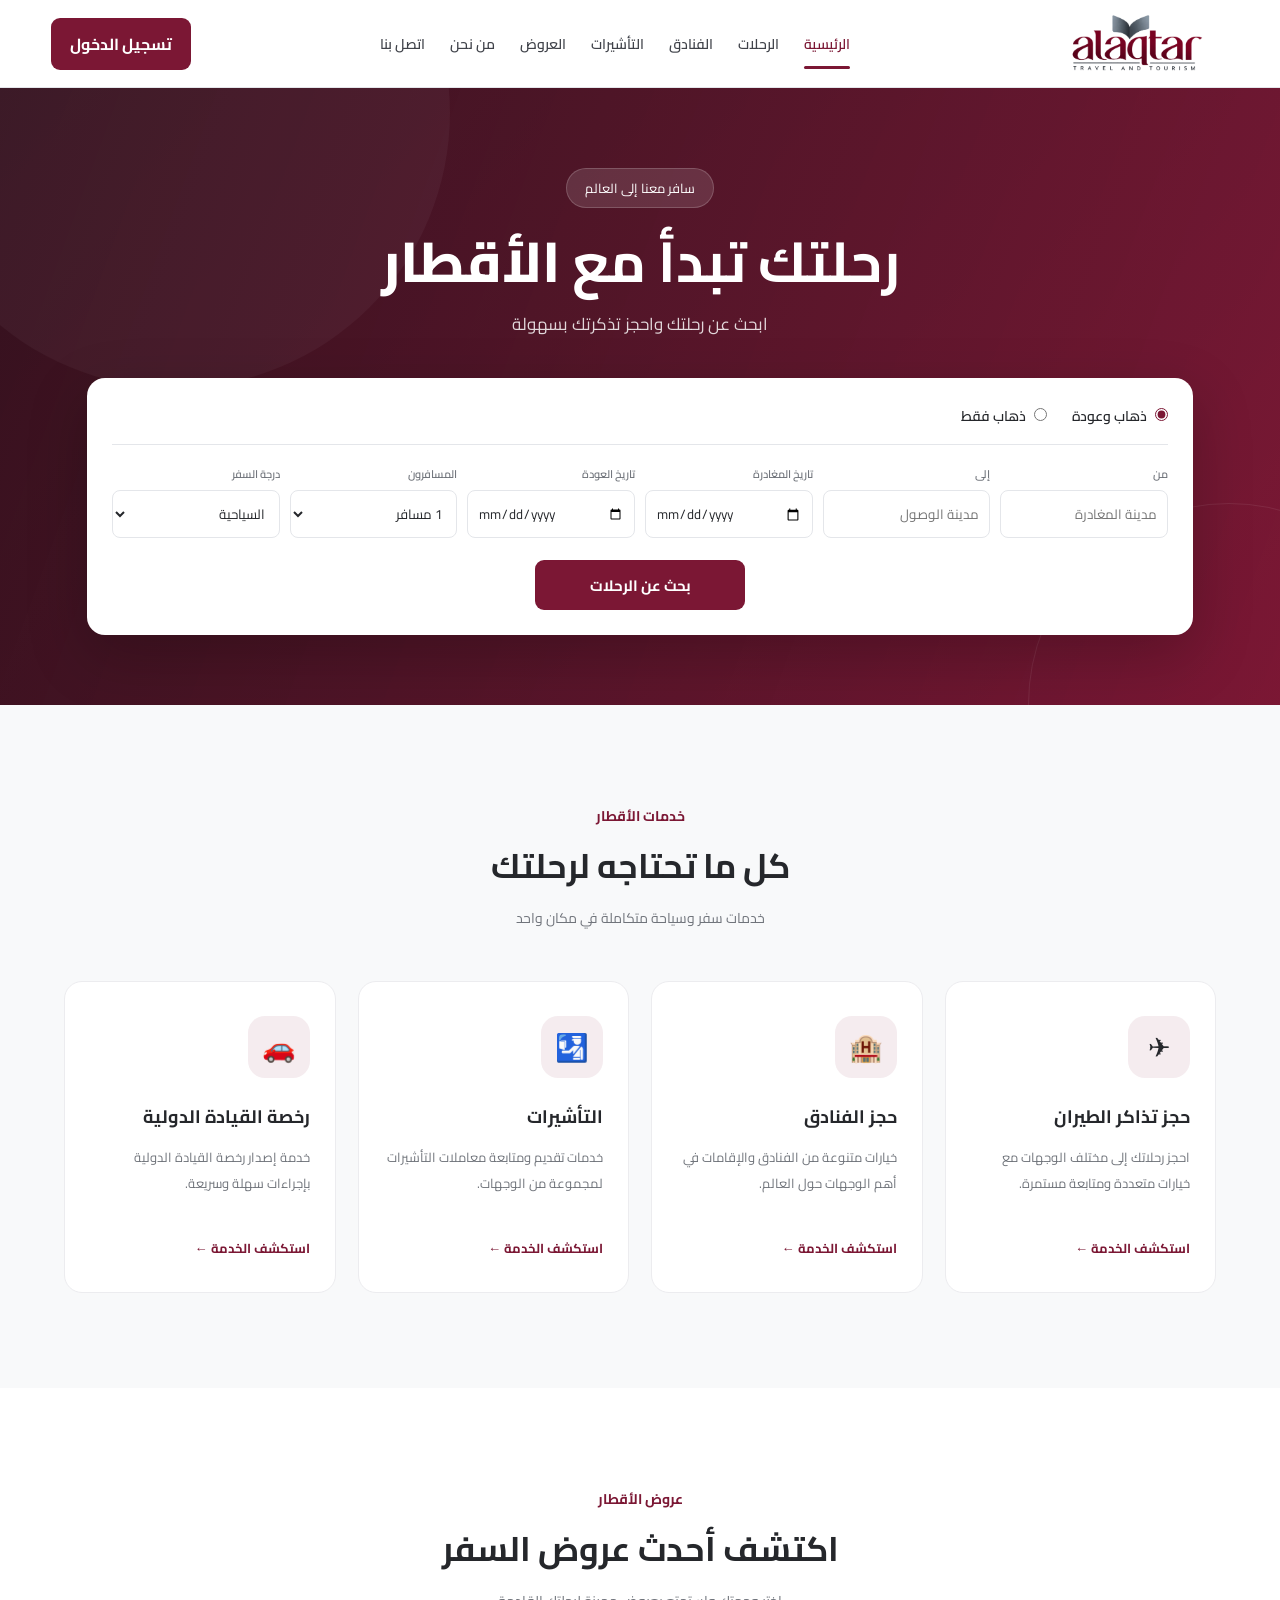
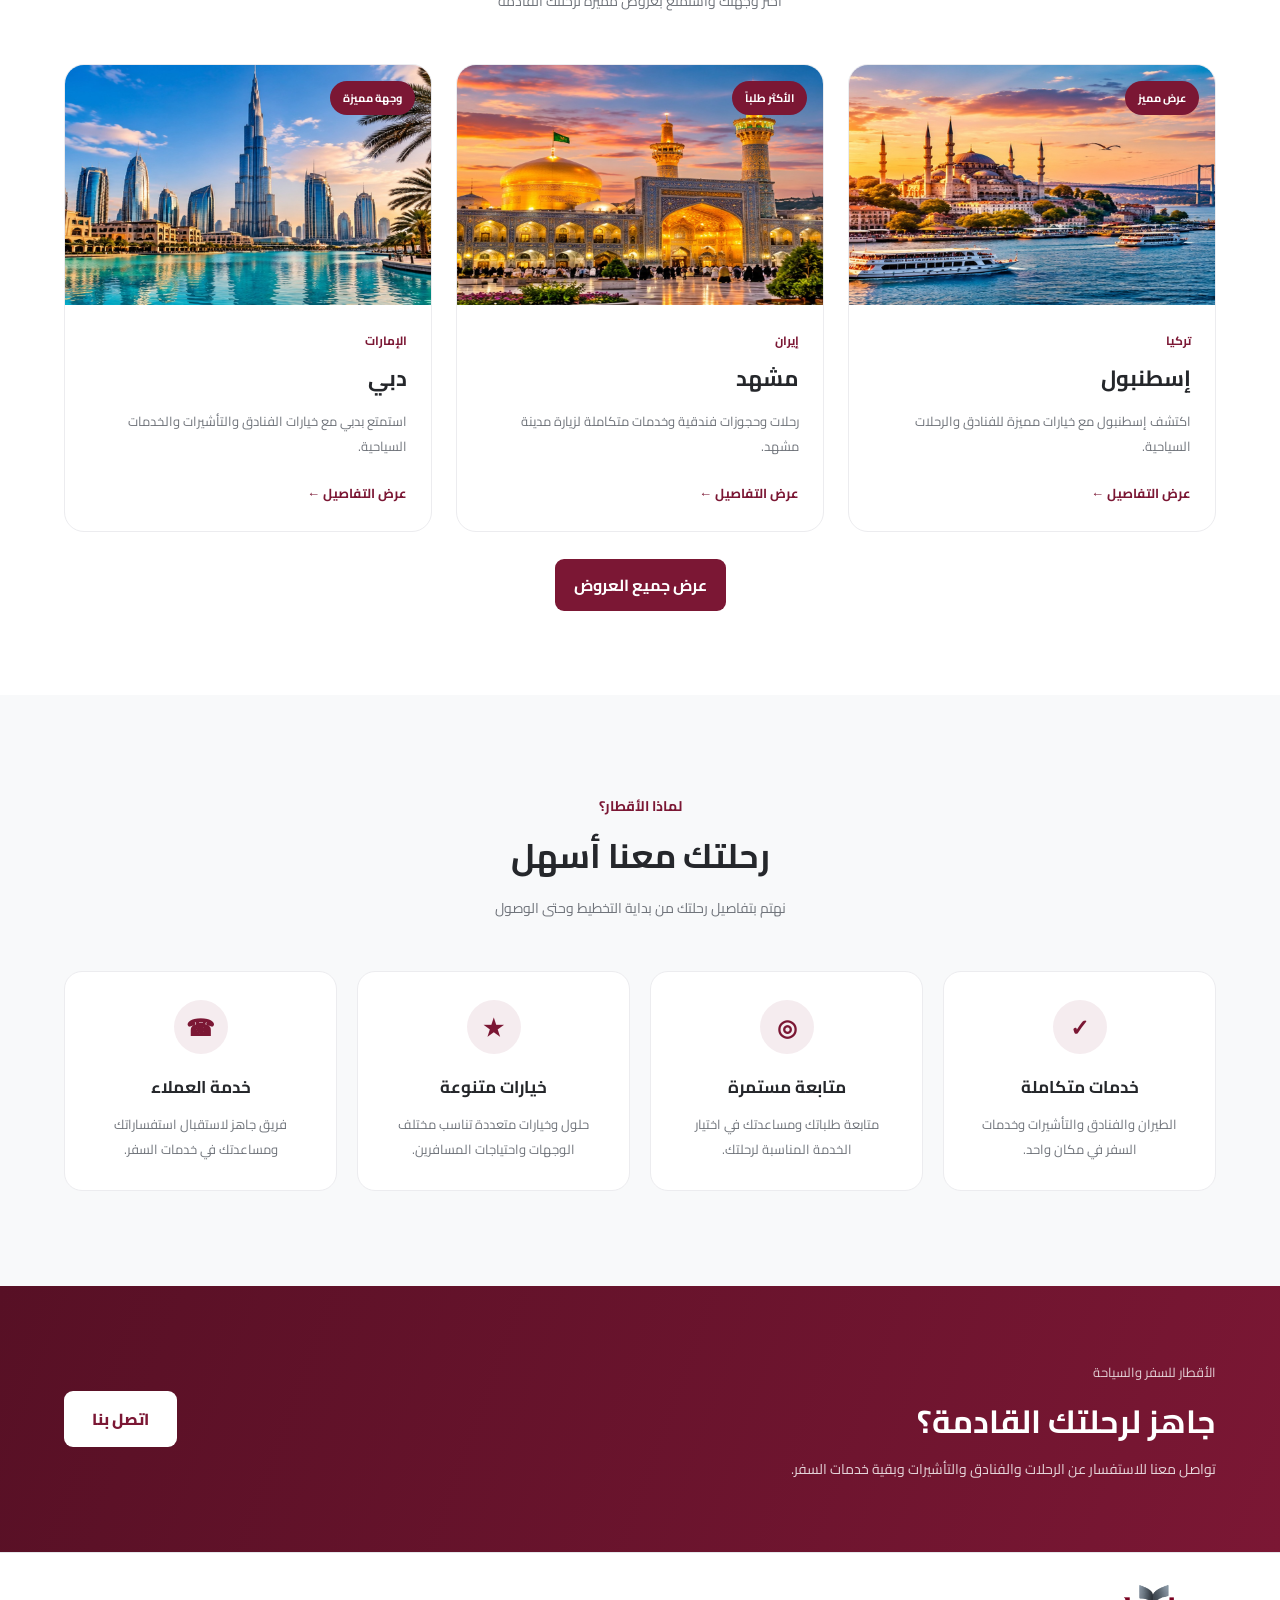
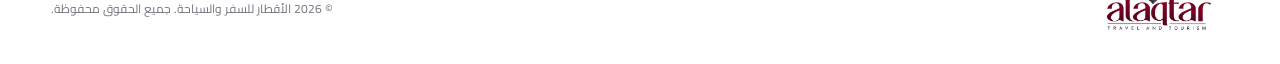
==== commit a9332308: "Install complete ALAQTAR website" ====
--- a/index.html
+++ b/index.html
@@ -3,240 +3,203 @@
 <head>
     <meta charset="UTF-8">
     <meta name="viewport" content="width=device-width, initial-scale=1.0">
-
+    <meta name="description" content="الأقطار للسفر والسياحة - خدمات السفر، الطيران، الفنادق، التأشيرات ورخصة القيادة الدولية.">
     <title>الأقطار للسفر والسياحة | ALAQTAR Travel & Tourism</title>
-
     <link rel="stylesheet" href="css/style.css">
 </head>
-
 <body>
 
-    <header class="header">
-        <div class="container">
-
-          <a href="index.html" class="brand-logo">
-    <img src="images/logo.png" alt="ALAQTAR Travel & Tourism">
-</a>
-
-            <nav class="nav">
-                <a href="#" class="active">الرئيسية</a>
-                <a href="#">الرحلات</a>
-                <a href="#">الفنادق</a>
-                <a href="#">التأشيرات</a>
-                <a href="#">العروض</a>
-                <a href="#">من نحن</a>
-                <a href="#">اتصل بنا</a>
-            </nav>
-
-            <button class="login-btn">
-                تسجيل الدخول
-            </button>
-
-        </div>
-    </header>
-
-
-    <main>
-
-        <section class="hero">
-
-            <div class="hero-content">
-
-                <span class="hero-small">
-                    سافر معنا إلى العالم
-                </span>
-
-                <h2>
-                    رحلتك تبدأ مع
-                    <strong>الأقطار</strong>
-                </h2>
-
-                <p>
-                    ابحث عن رحلتك واحجز تذكرتك بسهولة
-                </p>
-
+<header class="header">
+    <div class="container header-inner">
+        <a href="#home" class="brand-logo" aria-label="الأقطار للسفر والسياحة">
+            <img src="images/logo.png" alt="ALAQTAR Travel & Tourism">
+        </a>
+
+        <button class="menu-toggle" type="button" aria-label="فتح القائمة" aria-expanded="false">☰</button>
+
+        <nav class="nav" id="main-nav">
+            <a href="#home" class="active">الرئيسية</a>
+            <a href="#booking">الرحلات</a>
+            <a href="#services">الفنادق</a>
+            <a href="#services">التأشيرات</a>
+            <a href="#offers">العروض</a>
+            <a href="#about">من نحن</a>
+            <a href="#contact">اتصل بنا</a>
+        </nav>
+
+        <a href="#contact" class="login-btn">تسجيل الدخول</a>
+    </div>
+</header>
+
+<main>
+    <section class="hero" id="home">
+        <div class="hero-content">
+            <span class="hero-small">سافر معنا إلى العالم</span>
+            <h1>رحلتك تبدأ مع <strong>الأقطار</strong></h1>
+            <p>ابحث عن رحلتك واحجز تذكرتك بسهولة</p>
+        </div>
+
+        <div class="booking-box" id="booking">
+            <div class="trip-types">
+                <label><input type="radio" name="trip" value="round" checked> ذهاب وعودة</label>
+                <label><input type="radio" name="trip" value="oneway"> ذهاب فقط</label>
             </div>
 
-
-            <div class="booking-box">
-
-                <div class="trip-types">
-
-                    <label>
-                        <input type="radio" name="trip" checked>
-                        ذهاب وعودة
-                    </label>
-
-                    <label>
-                        <input type="radio" name="trip">
-                        ذهاب فقط
-                    </label>
-
-                </div>
-
-
-                <div class="search-grid">
-
-                    <div class="field">
-                        <label>من</label>
-                        <input type="text" placeholder="مدينة المغادرة">
-                    </div>
-
-                    <div class="field">
-                        <label>إلى</label>
-                        <input type="text" placeholder="مدينة الوصول">
-                    </div>
-
-                    <div class="field">
-                        <label>تاريخ المغادرة</label>
-                        <input type="date">
-                    </div>
-
-                    <div class="field">
-                        <label>تاريخ العودة</label>
-                        <input type="date">
-                    </div>
-
-                    <div class="field">
-                        <label>المسافرون</label>
-
-                        <select>
-                            <option>1 مسافر</option>
-                            <option>2 مسافرين</option>
-                            <option>3 مسافرين</option>
-                            <option>4 مسافرين</option>
-                        </select>
-                    </div>
-
-                    <div class="field">
-                        <label>درجة السفر</label>
-
-                        <select>
-                            <option>السياحية</option>
-                            <option>رجال الأعمال</option>
-                            <option>الدرجة الأولى</option>
-                        </select>
-                    </div>
-
-                </div>
-
-                <button class="search-btn">
-                    بحث عن الرحلات
-                </button>
-
+            <div class="search-grid">
+                <div class="field">
+                    <label for="from">من</label>
+                    <input id="from" type="text" placeholder="مدينة المغادرة">
+                </div>
+                <div class="field">
+                    <label for="to">إلى</label>
+                    <input id="to" type="text" placeholder="مدينة الوصول">
+                </div>
+                <div class="field">
+                    <label for="depart">تاريخ المغادرة</label>
+                    <input id="depart" type="date">
+                </div>
+                <div class="field return-field">
+                    <label for="return">تاريخ العودة</label>
+                    <input id="return" type="date">
+                </div>
+                <div class="field">
+                    <label for="passengers">المسافرون</label>
+                    <select id="passengers">
+                        <option>1 مسافر</option><option>2 مسافرين</option>
+                        <option>3 مسافرين</option><option>4 مسافرين</option>
+                    </select>
+                </div>
+                <div class="field">
+                    <label for="class">درجة السفر</label>
+                    <select id="class">
+                        <option>السياحية</option><option>رجال الأعمال</option><option>الدرجة الأولى</option>
+                    </select>
+                </div>
             </div>
 
-        </section>
-
-
-     <section class="services">
-
-    <div class="section-title">
-        <span>خدمات الأقطار</span>
-        <h2>كل ما تحتاجه لرحلتك</h2>
-        <p>خدمات سفر وسياحة متكاملة في مكان واحد</p>
+            <button class="search-btn" type="button">بحث عن الرحلات</button>
+        </div>
+    </section>
+
+    <section class="services" id="services">
+        <div class="section-title">
+            <span>خدمات الأقطار</span>
+            <h2>كل ما تحتاجه لرحلتك</h2>
+            <p>خدمات سفر وسياحة متكاملة في مكان واحد</p>
+        </div>
+
+        <div class="services-grid">
+            <a href="#contact" class="service-card">
+                <div class="service-icon">✈</div>
+                <h3>حجز تذاكر الطيران</h3>
+                <p>احجز رحلاتك إلى مختلف الوجهات مع خيارات متعددة ومتابعة مستمرة.</p>
+                <span class="service-link">استكشف الخدمة ←</span>
+            </a>
+            <a href="#contact" class="service-card">
+                <div class="service-icon">🏨</div>
+                <h3>حجز الفنادق</h3>
+                <p>خيارات متنوعة من الفنادق والإقامات في أهم الوجهات حول العالم.</p>
+                <span class="service-link">استكشف الخدمة ←</span>
+            </a>
+            <a href="#contact" class="service-card">
+                <div class="service-icon">🛂</div>
+                <h3>التأشيرات</h3>
+                <p>خدمات تقديم ومتابعة معاملات التأشيرات لمجموعة من الوجهات.</p>
+                <span class="service-link">استكشف الخدمة ←</span>
+            </a>
+            <a href="#contact" class="service-card">
+                <div class="service-icon">🚗</div>
+                <h3>رخصة القيادة الدولية</h3>
+                <p>خدمة إصدار رخصة القيادة الدولية بإجراءات سهلة وسريعة.</p>
+                <span class="service-link">استكشف الخدمة ←</span>
+            </a>
+        </div>
+    </section>
+
+    <section class="offers" id="offers">
+        <div class="section-title">
+            <span>عروض الأقطار</span>
+            <h2>اكتشف أحدث عروض السفر</h2>
+            <p>اختر وجهتك واستمتع بعروض مميزة لرحلتك القادمة</p>
+        </div>
+
+        <div class="offers-grid">
+            <a href="#contact" class="offer-card">
+                <div class="offer-image">
+                    <img src="images/istanbul.jpg" alt="إسطنبول" loading="lazy">
+                    <span class="offer-badge">عرض مميز</span>
+                </div>
+                <div class="offer-content">
+                    <span class="offer-country">تركيا</span>
+                    <h3>إسطنبول</h3>
+                    <p>اكتشف إسطنبول مع خيارات مميزة للفنادق والرحلات السياحية.</p>
+                    <span class="offer-link">عرض التفاصيل ←</span>
+                </div>
+            </a>
+
+            <a href="#contact" class="offer-card">
+                <div class="offer-image">
+                    <img src="images/mashhad.jpg" alt="مشهد" loading="lazy">
+                    <span class="offer-badge">الأكثر طلباً</span>
+                </div>
+                <div class="offer-content">
+                    <span class="offer-country">إيران</span>
+                    <h3>مشهد</h3>
+                    <p>رحلات وحجوزات فندقية وخدمات متكاملة لزيارة مدينة مشهد.</p>
+                    <span class="offer-link">عرض التفاصيل ←</span>
+                </div>
+            </a>
+
+            <a href="#contact" class="offer-card">
+                <div class="offer-image">
+                    <img src="images/dubai.jpg" alt="دبي" loading="lazy">
+                    <span class="offer-badge">وجهة مميزة</span>
+                </div>
+                <div class="offer-content">
+                    <span class="offer-country">الإمارات</span>
+                    <h3>دبي</h3>
+                    <p>استمتع بدبي مع خيارات الفنادق والتأشيرات والخدمات السياحية.</p>
+                    <span class="offer-link">عرض التفاصيل ←</span>
+                </div>
+            </a>
+        </div>
+
+        <div class="offers-more"><a href="#contact" class="primary-btn">عرض جميع العروض</a></div>
+    </section>
+
+    <section class="why-us" id="about">
+        <div class="section-title">
+            <span>لماذا الأقطار؟</span>
+            <h2>رحلتك معنا أسهل</h2>
+            <p>نهتم بتفاصيل رحلتك من بداية التخطيط وحتى الوصول</p>
+        </div>
+        <div class="features-grid">
+            <article class="feature"><div>✓</div><h3>خدمات متكاملة</h3><p>الطيران والفنادق والتأشيرات وخدمات السفر في مكان واحد.</p></article>
+            <article class="feature"><div>◎</div><h3>متابعة مستمرة</h3><p>متابعة طلباتك ومساعدتك في اختيار الخدمة المناسبة لرحلتك.</p></article>
+            <article class="feature"><div>★</div><h3>خيارات متنوعة</h3><p>حلول وخيارات متعددة تناسب مختلف الوجهات واحتياجات المسافرين.</p></article>
+            <article class="feature"><div>☎</div><h3>خدمة العملاء</h3><p>فريق جاهز لاستقبال استفساراتك ومساعدتك في خدمات السفر.</p></article>
+        </div>
+    </section>
+
+    <section class="cta" id="contact">
+        <div class="cta-inner">
+            <div>
+                <span>الأقطار للسفر والسياحة</span>
+                <h2>جاهز لرحلتك القادمة؟</h2>
+                <p>تواصل معنا للاستفسار عن الرحلات والفنادق والتأشيرات وبقية خدمات السفر.</p>
+            </div>
+            <a class="cta-btn" href="tel:+9647809000849">اتصل بنا</a>
+        </div>
+    </section>
+</main>
+
+<footer class="footer">
+    <div class="container footer-inner">
+        <img src="images/logo.png" alt="ALAQTAR Travel & Tourism">
+        <p>© <span id="year"></span> الأقطار للسفر والسياحة. جميع الحقوق محفوظة.</p>
     </div>
-
-    <div class="services-grid">
-
-        <a href="#" class="service-card">
-            <div class="service-icon">✈</div>
-            <h3>حجز تذاكر الطيران</h3>
-            <p>احجز رحلاتك إلى مختلف الوجهات مع خيارات متعددة ومتابعة مستمرة.</p>
-            <span class="service-link">استكشف الخدمة ←</span>
-        </a>
-
-        <a href="#" class="service-card">
-            <div class="service-icon">🏨</div>
-            <h3>حجز الفنادق</h3>
-            <p>خيارات متنوعة من الفنادق والإقامات في أهم الوجهات حول العالم.</p>
-            <span class="service-link">استكشف الخدمة ←</span>
-        </a>
-
-        <a href="#" class="service-card">
-            <div class="service-icon">🛂</div>
-            <h3>التأشيرات</h3>
-            <p>خدمات تقديم ومتابعة معاملات التأشيرات لمجموعة من الوجهات.</p>
-            <span class="service-link">استكشف الخدمة ←</span>
-        </a>
-
-        <a href="#" class="service-card">
-            <div class="service-icon">🚗</div>
-            <h3>رخصة القيادة الدولية</h3>
-            <p>خدمة إصدار رخصة القيادة الدولية بإجراءات سهلة وسريعة.</p>
-            <span class="service-link">استكشف الخدمة ←</span>
-        </a>
-
-    </div>
-
-</section>   
-<!-- ==============================
-     LATEST OFFERS
-================================ -->
-
-<section class="offers">
-
-    <div class="section-title">
-        <span>عروض الأقطار</span>
-        <h2>اكتشف أحدث عروض السفر</h2>
-        <p>اختر وجهتك واستمتع بعروض مميزة لرحلتك القادمة</p>
-    </div>
-
-    <div class="offers-grid">
-
-        <a href="#" class="offer-card">
-            <div class="offer-image">
-                <img src="images/istanbul.jpg" alt="عروض إسطنبول">
-                <span class="offer-badge">عرض مميز</span>
-            </div>
-
-            <div class="offer-content">
-                <span class="offer-country">تركيا</span>
-                <h3>إسطنبول</h3>
-                <p>اكتشف إسطنبول مع خيارات مميزة للفنادق والرحلات السياحية.</p>
-                <span class="offer-link">عرض التفاصيل ←</span>
-            </div>
-        </a>
-
-        <a href="#" class="offer-card">
-            <div class="offer-image">
-                <img src="images/mashhad.jpg" alt="عروض مشهد">
-                <span class="offer-badge">الأكثر طلباً</span>
-            </div>
-
-            <div class="offer-content">
-                <span class="offer-country">إيران</span>
-                <h3>مشهد</h3>
-                <p>رحلات وحجوزات فندقية وخدمات متكاملة لزيارة مدينة مشهد.</p>
-                <span class="offer-link">عرض التفاصيل ←</span>
-            </div>
-        </a>
-
-        <a href="#" class="offer-card">
-            <div class="offer-image">
-                <img src="images/dubai.jpg" alt="عروض دبي">
-                <span class="offer-badge">وجهة مميزة</span>
-            </div>
-
-            <div class="offer-content">
-                <span class="offer-country">الإمارات</span>
-                <h3>دبي</h3>
-                <p>استمتع بدبي مع خيارات الفنادق والتأشيرات والخدمات السياحية.</p>
-                <span class="offer-link">عرض التفاصيل ←</span>
-            </div>
-        </a>
-
-    </div>
-
-    <div class="offers-more">
-        <a href="#" class="offers-btn">عرض جميع العروض</a>
-    </div>
-
-</section>
-    </main>
-
-
-    <script src="js/main.js"></script>
-
+</footer>
+
+<script src="js/main.js"></script>
 </body>
-</html>+</html>
--- a/css/style.css
+++ b/css/style.css
@@ -1,641 +1,74 @@
 @import url('https://fonts.googleapis.com/css2?family=Cairo:wght@400;500;600;700;800&display=swap');
 
-* {
-    margin: 0;
-    padding: 0;
-    box-sizing: border-box;
+:root{--primary:#7b1734;--primary-dark:#571025;--dark:#25272b;--gray:#70747b;--light:#f7f8fa;--border:#e4e6ea;--white:#fff}
+*{margin:0;padding:0;box-sizing:border-box}
+html{scroll-behavior:smooth}
+body{font-family:'Cairo',sans-serif;background:#fff;color:var(--dark);direction:rtl}
+a{color:inherit}.container{width:min(1200px,92%);margin:auto}
+
+.header{height:88px;background:rgba(255,255,255,.98);border-bottom:1px solid var(--border);display:flex;align-items:center;position:sticky;top:0;z-index:1000}
+.header-inner{display:flex;align-items:center;justify-content:space-between;gap:30px}
+.brand-logo{width:190px;height:70px;display:flex;align-items:center;justify-content:center;flex-shrink:0;overflow:hidden}
+.brand-logo img{display:block;width:180px;height:65px;max-width:100%;object-fit:contain}
+.nav{display:flex;align-items:center;justify-content:center;gap:25px;flex:1}
+.nav a{text-decoration:none;color:#40434a;font-size:14px;font-weight:600;position:relative;transition:.25s}
+.nav a:hover,.nav a.active{color:var(--primary)}
+.nav a.active::after{content:"";position:absolute;right:0;left:0;bottom:-12px;height:3px;border-radius:5px;background:var(--primary)}
+.login-btn,.primary-btn{background:var(--primary);color:#fff;border:0;border-radius:9px;padding:11px 19px;text-decoration:none;font-weight:700;white-space:nowrap;transition:.25s}
+.login-btn:hover,.primary-btn:hover{background:var(--primary-dark);transform:translateY(-2px)}
+.menu-toggle{display:none;border:0;background:transparent;font-size:26px;cursor:pointer;color:var(--primary)}
+
+.hero{min-height:590px;padding:80px 5% 70px;background:linear-gradient(110deg,rgba(52,15,28,.94),rgba(123,23,52,.82)),linear-gradient(135deg,#34363c,#7b1734);display:flex;flex-direction:column;align-items:center;justify-content:center;position:relative;overflow:hidden}
+.hero::before{content:"";position:absolute;width:550px;height:550px;background:rgba(255,255,255,.04);border-radius:50%;top:-250px;left:-100px}
+.hero::after{content:"";position:absolute;width:400px;height:400px;border:1px solid rgba(255,255,255,.08);border-radius:50%;right:-150px;bottom:-200px}
+.hero-content{text-align:center;color:#fff;margin-bottom:38px;position:relative;z-index:2}
+.hero-small{display:inline-block;background:rgba(255,255,255,.12);border:1px solid rgba(255,255,255,.18);padding:7px 18px;border-radius:50px;font-size:13px;margin-bottom:15px}
+.hero-content h1{font-size:clamp(35px,5vw,56px);font-weight:700;line-height:1.4}.hero-content h1 strong{font-weight:800}.hero-content p{font-size:17px;margin-top:7px;color:rgba(255,255,255,.83)}
+
+.booking-box{width:min(1150px,96%);background:#fff;padding:25px;border-radius:18px;box-shadow:0 20px 60px rgba(0,0,0,.22);position:relative;z-index:5}
+.trip-types{display:flex;align-items:center;gap:25px;margin-bottom:19px;padding-bottom:15px;border-bottom:1px solid var(--border)}
+.trip-types label{font-size:14px;font-weight:600;cursor:pointer}.trip-types input{accent-color:var(--primary);margin-left:5px}
+.search-grid{display:grid;grid-template-columns:repeat(6,minmax(0,1fr));gap:10px}
+.field{display:flex;flex-direction:column}.field label{font-size:11px;color:var(--gray);margin-bottom:6px;font-weight:600}
+.field input,.field select{width:100%;height:48px;border:1px solid var(--border);border-radius:8px;padding:0 10px;font-family:inherit;outline:none;background:#fff;color:var(--dark)}
+.field input:focus,.field select:focus{border-color:var(--primary);box-shadow:0 0 0 3px rgba(123,23,52,.08)}
+.search-btn{display:block;margin:22px auto 0;min-width:210px;height:50px;border:0;border-radius:9px;background:var(--primary);color:#fff;font-family:inherit;font-size:15px;font-weight:700;cursor:pointer;transition:.25s}
+.search-btn:hover{background:var(--primary-dark);transform:translateY(-2px)}
+
+.services,.offers,.why-us{padding:95px 5%}
+.services,.why-us{background:#f8f9fa}.offers{background:#fff}
+.section-title{text-align:center;margin-bottom:50px}.section-title span{display:inline-block;color:var(--primary);font-size:14px;font-weight:700;margin-bottom:5px}
+.section-title h2{font-size:34px;margin:0}.section-title p{color:var(--gray);font-size:14px;margin-top:8px}
+
+.services-grid{width:min(1180px,100%);margin:auto;display:grid;grid-template-columns:repeat(4,minmax(0,1fr));gap:22px}
+.service-card{position:relative;background:#fff;border:1px solid #ececef;border-radius:18px;padding:34px 25px 30px;text-align:right;text-decoration:none;color:var(--dark);overflow:hidden;transition:.3s}
+.service-card::before{content:"";position:absolute;top:0;right:0;width:100%;height:4px;background:var(--primary);transform:scaleX(0);transform-origin:right;transition:.3s}
+.service-card:hover{transform:translateY(-8px);box-shadow:0 18px 45px rgba(28,30,35,.09)}.service-card:hover::before{transform:scaleX(1)}
+.service-icon{width:62px;height:62px;display:flex;align-items:center;justify-content:center;border-radius:17px;background:rgba(123,23,52,.08);font-size:27px;margin-bottom:22px}
+.service-card h3{font-size:18px;margin-bottom:11px}.service-card p{color:var(--gray);font-size:13px;line-height:2;min-height:78px}
+.service-link,.offer-link{display:inline-block;color:var(--primary);font-size:13px;font-weight:700;margin-top:14px}
+
+.offers-grid{width:min(1180px,100%);margin:auto;display:grid;grid-template-columns:repeat(3,minmax(0,1fr));gap:24px}
+.offer-card{display:block;background:#fff;border:1px solid #ececef;border-radius:20px;overflow:hidden;text-decoration:none;color:var(--dark);transition:.3s}
+.offer-card:hover{transform:translateY(-7px);box-shadow:0 18px 45px rgba(28,30,35,.1)}
+.offer-image{position:relative;width:100%;height:240px;overflow:hidden;background:#f1f1f1}.offer-image img{display:block;width:100%;height:100%;object-fit:cover;transition:.4s}.offer-card:hover img{transform:scale(1.05)}
+.offer-badge{position:absolute;top:16px;right:16px;padding:7px 13px;background:var(--primary);color:#fff;border-radius:20px;font-size:11px;font-weight:700}
+.offer-content{padding:24px;text-align:right}.offer-country{display:block;color:var(--primary);font-size:12px;font-weight:700;margin-bottom:5px}.offer-content h3{font-size:22px;margin-bottom:10px}.offer-content p{color:var(--gray);font-size:13px;line-height:1.9;min-height:58px}.offers-more{text-align:center;margin-top:38px}
+
+.features-grid{width:min(1180px,100%);margin:auto;display:grid;grid-template-columns:repeat(4,minmax(0,1fr));gap:20px}
+.feature{background:#fff;border:1px solid #ececef;border-radius:18px;padding:28px;text-align:center}.feature>div{width:54px;height:54px;margin:0 auto 17px;border-radius:50%;display:grid;place-items:center;background:rgba(123,23,52,.08);color:var(--primary);font-size:23px;font-weight:800}
+.feature h3{font-size:17px;margin-bottom:9px}.feature p{color:var(--gray);font-size:13px;line-height:1.9}
+
+.cta{padding:70px 5%;background:linear-gradient(110deg,#571025,#7b1734);color:#fff}.cta-inner{width:min(1180px,100%);margin:auto;display:flex;align-items:center;justify-content:space-between;gap:30px}.cta span{font-size:13px;opacity:.8}.cta h2{font-size:32px;margin:5px 0}.cta p{opacity:.82;font-size:14px}.cta-btn{display:inline-block;background:#fff;color:var(--primary);padding:13px 28px;border-radius:9px;text-decoration:none;font-weight:800;white-space:nowrap}
+
+.footer{padding:28px 0;background:#fff;border-top:1px solid var(--border)}.footer-inner{display:flex;align-items:center;justify-content:space-between;gap:20px}.footer img{width:145px;height:55px;object-fit:contain}.footer p{font-size:12px;color:var(--gray)}
+
+@media(max-width:1050px){.nav{gap:14px}.nav a{font-size:12px}.search-grid{grid-template-columns:repeat(3,minmax(0,1fr))}.services-grid,.features-grid{grid-template-columns:repeat(2,minmax(0,1fr))}.offers-grid{grid-template-columns:repeat(2,minmax(0,1fr))}}
+@media(max-width:760px){
+.header{height:auto;min-height:75px}.header-inner{min-height:75px;gap:12px;position:relative}.brand-logo{width:135px;height:58px}.brand-logo img{width:130px;height:52px}.login-btn{display:none}.menu-toggle{display:block}
+.nav{display:none;position:absolute;top:75px;right:0;left:0;background:#fff;border:1px solid var(--border);border-radius:0 0 14px 14px;padding:14px;box-shadow:0 15px 30px rgba(0,0,0,.08);flex-direction:column;gap:0}.nav.open{display:flex}.nav a{width:100%;padding:11px 8px;font-size:13px}.nav a.active::after{display:none}
+.hero{padding:55px 3% 45px;min-height:auto}.hero-content{margin-bottom:28px}.hero-content h1{font-size:34px}.hero-content p{font-size:14px}
+.booking-box{padding:18px;width:100%}.trip-types{gap:15px;flex-wrap:wrap}.search-grid{grid-template-columns:1fr}.search-btn{width:100%}
+.services,.offers,.why-us{padding:65px 5%}.section-title{margin-bottom:35px}.section-title h2{font-size:26px}.services-grid,.offers-grid,.features-grid{grid-template-columns:1fr}.offer-image{height:220px}.service-card p,.offer-content p{min-height:auto}
+.cta{padding:55px 5%}.cta-inner{flex-direction:column;text-align:center}.cta h2{font-size:27px}.footer-inner{flex-direction:column;text-align:center}
 }
-
-:root {
-    --primary: #7b1734;
-    --primary-dark: #571025;
-    --primary-light: #9d3150;
-    --dark: #25272b;
-    --gray: #70747b;
-    --light-gray: #f4f5f7;
-    --white: #ffffff;
-    --border: #e4e6ea;
-}
-
-body {
-    font-family: 'Cairo', sans-serif;
-    background: #ffffff;
-    color: var(--dark);
-    direction: rtl;
-}
-
-.container {
-    width: min(1200px, 92%);
-    margin: auto;
-}
-
-/* ==============================
-   HEADER
-================================ */
-
-.header {
-    height: 88px;
-    background: rgba(255, 255, 255, 0.98);
-    border-bottom: 1px solid var(--border);
-    display: flex;
-    align-items: center;
-    position: sticky;
-    top: 0;
-    z-index: 1000;
-}
-
-.header .container {
-    display: flex;
-    align-items: center;
-    justify-content: space-between;
-    gap: 30px;
-}
-
-.nav {
-    display: flex;
-    align-items: center;
-    justify-content: center;
-    gap: 25px;
-    flex: 1;
-}
-
-.nav a {
-    text-decoration: none;
-    color: #40434a;
-    font-size: 14px;
-    font-weight: 600;
-    transition: 0.25s;
-    position: relative;
-}
-
-.nav a:hover,
-.nav a.active {
-    color: var(--primary);
-}
-
-.nav a.active::after {
-    content: "";
-    position: absolute;
-    right: 0;
-    left: 0;
-    bottom: -12px;
-    height: 3px;
-    border-radius: 5px;
-    background: var(--primary);
-}
-
-.login-btn {
-    font-family: inherit;
-    background: var(--primary);
-    color: white;
-    border: 0;
-    border-radius: 9px;
-    padding: 11px 19px;
-    cursor: pointer;
-    font-weight: 600;
-    transition: 0.25s;
-    white-space: nowrap;
-}
-
-.login-btn:hover {
-    background: var(--primary-dark);
-    transform: translateY(-1px);
-}
-
-/* ==============================
-   HERO
-================================ */
-
-.hero {
-    min-height: 590px;
-    padding: 80px 5% 70px;
-    background:
-        linear-gradient(
-            110deg,
-            rgba(52, 15, 28, 0.94),
-            rgba(123, 23, 52, 0.82)
-        ),
-        linear-gradient(
-            135deg,
-            #34363c,
-            #7b1734
-        );
-
-    display: flex;
-    flex-direction: column;
-    align-items: center;
-    justify-content: center;
-    position: relative;
-    overflow: hidden;
-}
-
-.hero::before {
-    content: "";
-    position: absolute;
-    width: 550px;
-    height: 550px;
-    background: rgba(255,255,255,0.04);
-    border-radius: 50%;
-    top: -250px;
-    left: -100px;
-}
-
-.hero::after {
-    content: "";
-    position: absolute;
-    width: 400px;
-    height: 400px;
-    border: 1px solid rgba(255,255,255,0.08);
-    border-radius: 50%;
-    right: -150px;
-    bottom: -200px;
-}
-
-.hero-content {
-    text-align: center;
-    color: white;
-    margin-bottom: 38px;
-    position: relative;
-    z-index: 2;
-}
-
-.hero-small {
-    display: inline-block;
-    background: rgba(255,255,255,0.12);
-    border: 1px solid rgba(255,255,255,0.18);
-    padding: 7px 18px;
-    border-radius: 50px;
-    font-size: 13px;
-    margin-bottom: 15px;
-}
-
-.hero-content h2 {
-    font-size: clamp(35px, 5vw, 56px);
-    font-weight: 700;
-    line-height: 1.4;
-}
-
-.hero-content h2 strong {
-    color: #ffffff;
-    font-weight: 800;
-}
-
-.hero-content p {
-    font-size: 17px;
-    margin-top: 7px;
-    color: rgba(255,255,255,0.83);
-}
-
-/* ==============================
-   BOOKING BOX
-================================ */
-
-.booking-box {
-    width: min(1150px, 96%);
-    background: white;
-    padding: 25px;
-    border-radius: 18px;
-    box-shadow: 0 20px 60px rgba(0,0,0,0.22);
-    position: relative;
-    z-index: 5;
-}
-
-.trip-types {
-    display: flex;
-    align-items: center;
-    gap: 25px;
-    margin-bottom: 19px;
-    padding-bottom: 15px;
-    border-bottom: 1px solid var(--border);
-}
-
-.trip-types label {
-    font-size: 14px;
-    font-weight: 600;
-    cursor: pointer;
-}
-
-.trip-types input {
-    accent-color: var(--primary);
-    margin-left: 5px;
-}
-
-.search-grid {
-    display: grid;
-    grid-template-columns: repeat(6, 1fr);
-    gap: 10px;
-}
-
-.field {
-    display: flex;
-    flex-direction: column;
-}
-
-.field label {
-    font-size: 11px;
-    color: var(--gray);
-    margin-bottom: 6px;
-    font-weight: 600;
-}
-
-.field input,
-.field select {
-    width: 100%;
-    height: 48px;
-    border: 1px solid var(--border);
-    border-radius: 8px;
-    padding: 0 10px;
-    font-family: inherit;
-    outline: none;
-    background: white;
-    color: var(--dark);
-    transition: 0.2s;
-}
-
-.field input:focus,
-.field select:focus {
-    border-color: var(--primary);
-    box-shadow: 0 0 0 3px rgba(123,23,52,0.08);
-}
-
-.search-btn {
-    display: block;
-    margin: 22px auto 0;
-    min-width: 210px;
-    height: 50px;
-    border: 0;
-    border-radius: 9px;
-    background: var(--primary);
-    color: white;
-    font-family: inherit;
-    font-size: 15px;
-    font-weight: 700;
-    cursor: pointer;
-    transition: 0.25s;
-}
-
-.search-btn:hover {
-    background: var(--primary-dark);
-    transform: translateY(-2px);
-    box-shadow: 0 8px 20px rgba(123,23,52,0.25);
-}
-
-/* ==============================
-   SERVICES
-================================ */
-
-/* ==============================
-   SERVICES
-================================ */
-
-.services {
-    padding: 95px 5%;
-    background: #f8f9fa;
-}
-
-.section-title {
-    text-align: center;
-    margin-bottom: 50px;
-}
-
-.section-title span {
-    display: inline-block;
-    color: var(--primary);
-    font-size: 14px;
-    font-weight: 700;
-    margin-bottom: 5px;
-}
-
-.section-title h2 {
-    font-size: 34px;
-    color: var(--dark);
-    margin: 0;
-}
-
-.section-title p {
-    color: var(--gray);
-    font-size: 14px;
-    margin-top: 8px;
-}
-
-.services-grid {
-    width: min(1180px, 100%);
-    margin: auto;
-    display: grid;
-    grid-template-columns: repeat(4, 1fr);
-    gap: 22px;
-}
-
-.service-card {
-    position: relative;
-    background: #ffffff;
-    border: 1px solid #ececef;
-    border-radius: 18px;
-    padding: 34px 25px 30px;
-    text-align: right;
-    text-decoration: none;
-    color: var(--dark);
-    overflow: hidden;
-    transition: 0.3s ease;
-}
-
-.service-card::before {
-    content: "";
-    position: absolute;
-    top: 0;
-    right: 0;
-    width: 100%;
-    height: 4px;
-    background: var(--primary);
-    transform: scaleX(0);
-    transform-origin: right;
-    transition: 0.3s;
-}
-
-.service-card:hover {
-    transform: translateY(-8px);
-    border-color: rgba(123, 23, 52, 0.15);
-    box-shadow: 0 18px 45px rgba(28, 30, 35, 0.09);
-}
-
-.service-card:hover::before {
-    transform: scaleX(1);
-}
-
-.service-icon {
-    width: 62px;
-    height: 62px;
-    display: flex;
-    align-items: center;
-    justify-content: center;
-    border-radius: 17px;
-    background: rgba(123, 23, 52, 0.08);
-    color: var(--primary);
-    font-size: 27px;
-    margin-bottom: 22px;
-}
-
-.service-card h3 {
-    font-size: 18px;
-    margin-bottom: 11px;
-    color: var(--dark);
-}
-
-.service-card p {
-    color: var(--gray);
-    font-size: 13px;
-    line-height: 2;
-    min-height: 78px;
-}
-
-.service-link {
-    display: inline-block;
-    color: var(--primary);
-    font-size: 13px;
-    font-weight: 700;
-    margin-top: 14px;
-    transition: 0.25s;
-}
-
-.service-card:hover .service-link {
-    transform: translateX(-5px);
-}
-/* ==============================
-   LATEST OFFERS
-================================ */
-
-.offers {
-    padding: 95px 5%;
-    background: #ffffff;
-}
-
-.offers-grid {
-    width: min(1180px, 100%);
-    margin: 0 auto;
-    display: grid;
-    grid-template-columns: repeat(3, 1fr);
-    gap: 24px;
-}
-
-.offer-card {
-    display: block;
-    background: #ffffff;
-    border: 1px solid #ececef;
-    border-radius: 20px;
-    overflow: hidden;
-    text-decoration: none;
-    color: var(--dark);
-    transition: 0.3s ease;
-}
-
-.offer-card:hover {
-    transform: translateY(-7px);
-    box-shadow: 0 18px 45px rgba(28, 30, 35, 0.10);
-}
-
-.offer-image {
-    position: relative;
-    width: 100%;
-    height: 240px;
-    overflow: hidden;
-    background: #f1f1f1;
-}
-
-.offer-image img {
-    width: 100%;
-    height: 100%;
-    display: block;
-    object-fit: cover;
-    transition: transform 0.4s ease;
-}
-
-.offer-card:hover .offer-image img {
-    transform: scale(1.05);
-}
-
-.offer-badge {
-    position: absolute;
-    top: 16px;
-    right: 16px;
-    padding: 7px 13px;
-    background: var(--primary);
-    color: #ffffff;
-    border-radius: 20px;
-    font-size: 11px;
-    font-weight: 700;
-}
-
-.offer-content {
-    padding: 24px;
-    text-align: right;
-}
-
-.offer-country {
-    display: block;
-    color: var(--primary);
-    font-size: 12px;
-    font-weight: 700;
-    margin-bottom: 5px;
-}
-
-.offer-content h3 {
-    margin: 0 0 10px;
-    font-size: 22px;
-    color: var(--dark);
-}
-
-.offer-content p {
-    margin: 0;
-    min-height: 58px;
-    color: var(--gray);
-    font-size: 13px;
-    line-height: 1.9;
-}
-
-.offer-link {
-    display: inline-block;
-    margin-top: 18px;
-    color: var(--primary);
-    font-size: 13px;
-    font-weight: 700;
-}
-
-.offers-more {
-    margin-top: 38px;
-    text-align: center;
-}
-
-.offers-btn {
-    display: inline-block;
-    padding: 14px 32px;
-    border-radius: 9px;
-    background: var(--primary);
-    color: #ffffff;
-    text-decoration: none;
-    font-size: 14px;
-    font-weight: 700;
-    transition: 0.25s;
-}
-
-@media (max-width: 1050px) {
-
-    .nav {
-        display: none;
-    }
-
-    .search-grid {
-        grid-template-columns: repeat(3, 1fr);
-    }
-
-    .services-grid {
-        grid-template-columns: repeat(2, 1fr);
-    }
-
-    .offers-grid {
-        grid-template-columns: repeat(2, 1fr);
-    }
-}
-
-
-@media (max-width: 650px) {
-
-    .offers {
-        padding: 65px 5%;
-    }
-
-    .offers-grid {
-        grid-template-columns: 1fr;
-    }
-
-    .offer-image {
-        height: 220px;
-    }
-
-    .offer-content p {
-        min-height: auto;
-    }
-
-    .header {
-        height: 75px;
-    }
-
-    .logo h1 {
-        font-size: 14px;
-    }
-
-    .logo span {
-        font-size: 7px;
-    }
-}
-
-    .logo-mark {
-        width: 41px;
-        height: 41px;
-    }
-
-    .login-btn {
-        padding: 9px 12px;
-        font-size: 11px;
-    }
-
-    .hero {
-        padding: 60px 3% 50px;
-    }
-
-    .hero-content h2 {
-        font-size: 35px;
-    }
-
-    .hero-content p {
-        font-size: 14px;
-    }
-
-    .booking-box {
-        padding: 18px;
-    }
-
-    .search-grid {
-        grid-template-columns: 1fr;
-    }
-
-    .services-grid {
-        grid-template-columns: 1fr;
-    }
-
-    .section-title h2 {
-        font-size: 25px;
-    }
-
-/* ===== ALAQTAR HEADER LOGO ===== */
-.header .brand-logo {
-    width: 190px;
-    min-width: 190px;
-    height: 70px;
-    display: flex;
-    align-items: center;
-    justify-content: center;
-    flex-shrink: 0;
-    overflow: hidden;
-    text-decoration: none;
-}
-
-.header .brand-logo img {
-    display: block;
-    width: 180px;
-    height: 65px;
-    max-width: 100%;
-    object-fit: contain;
-}
-
-@media (max-width: 650px) {
-    .header .brand-logo {
-        width: 135px;
-        min-width: 135px;
-        height: 58px;
-    }
-
-    .header .brand-logo img {
-        width: 130px;
-        height: 52px;
-    }
-}
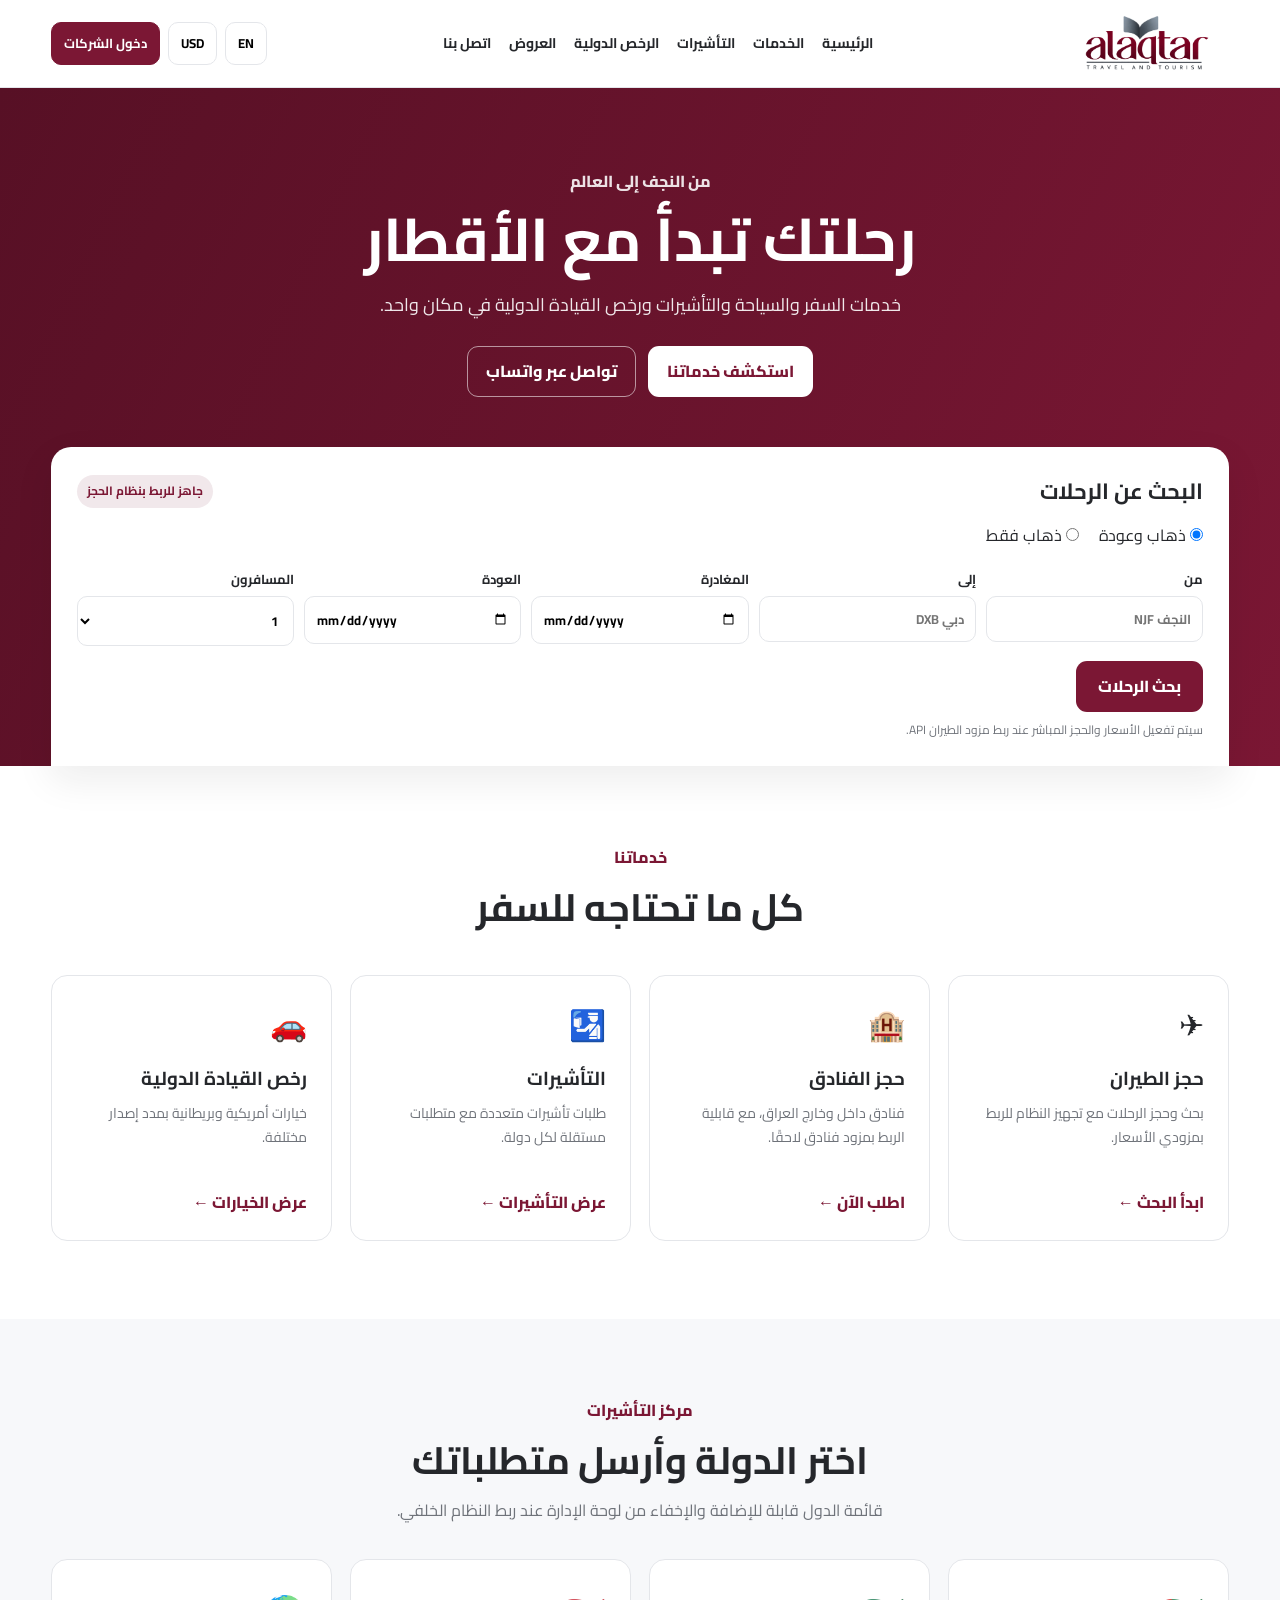
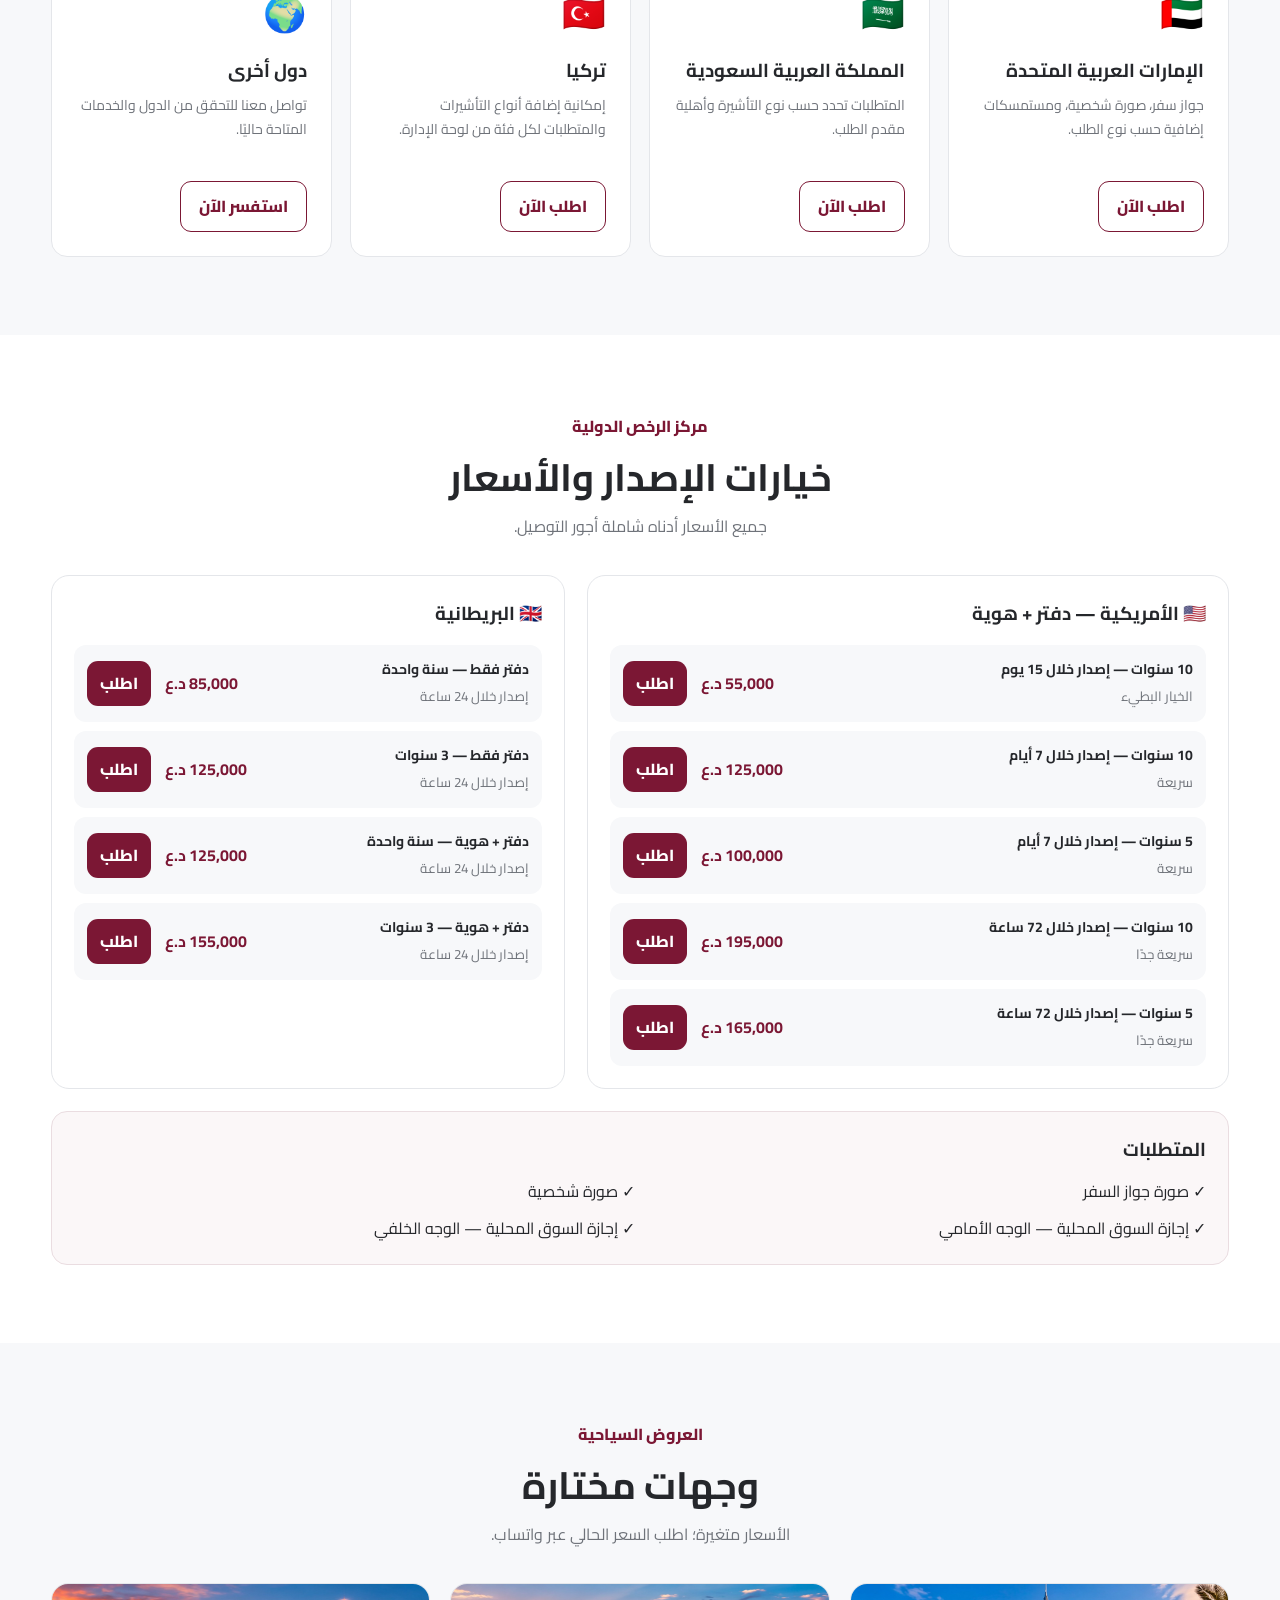
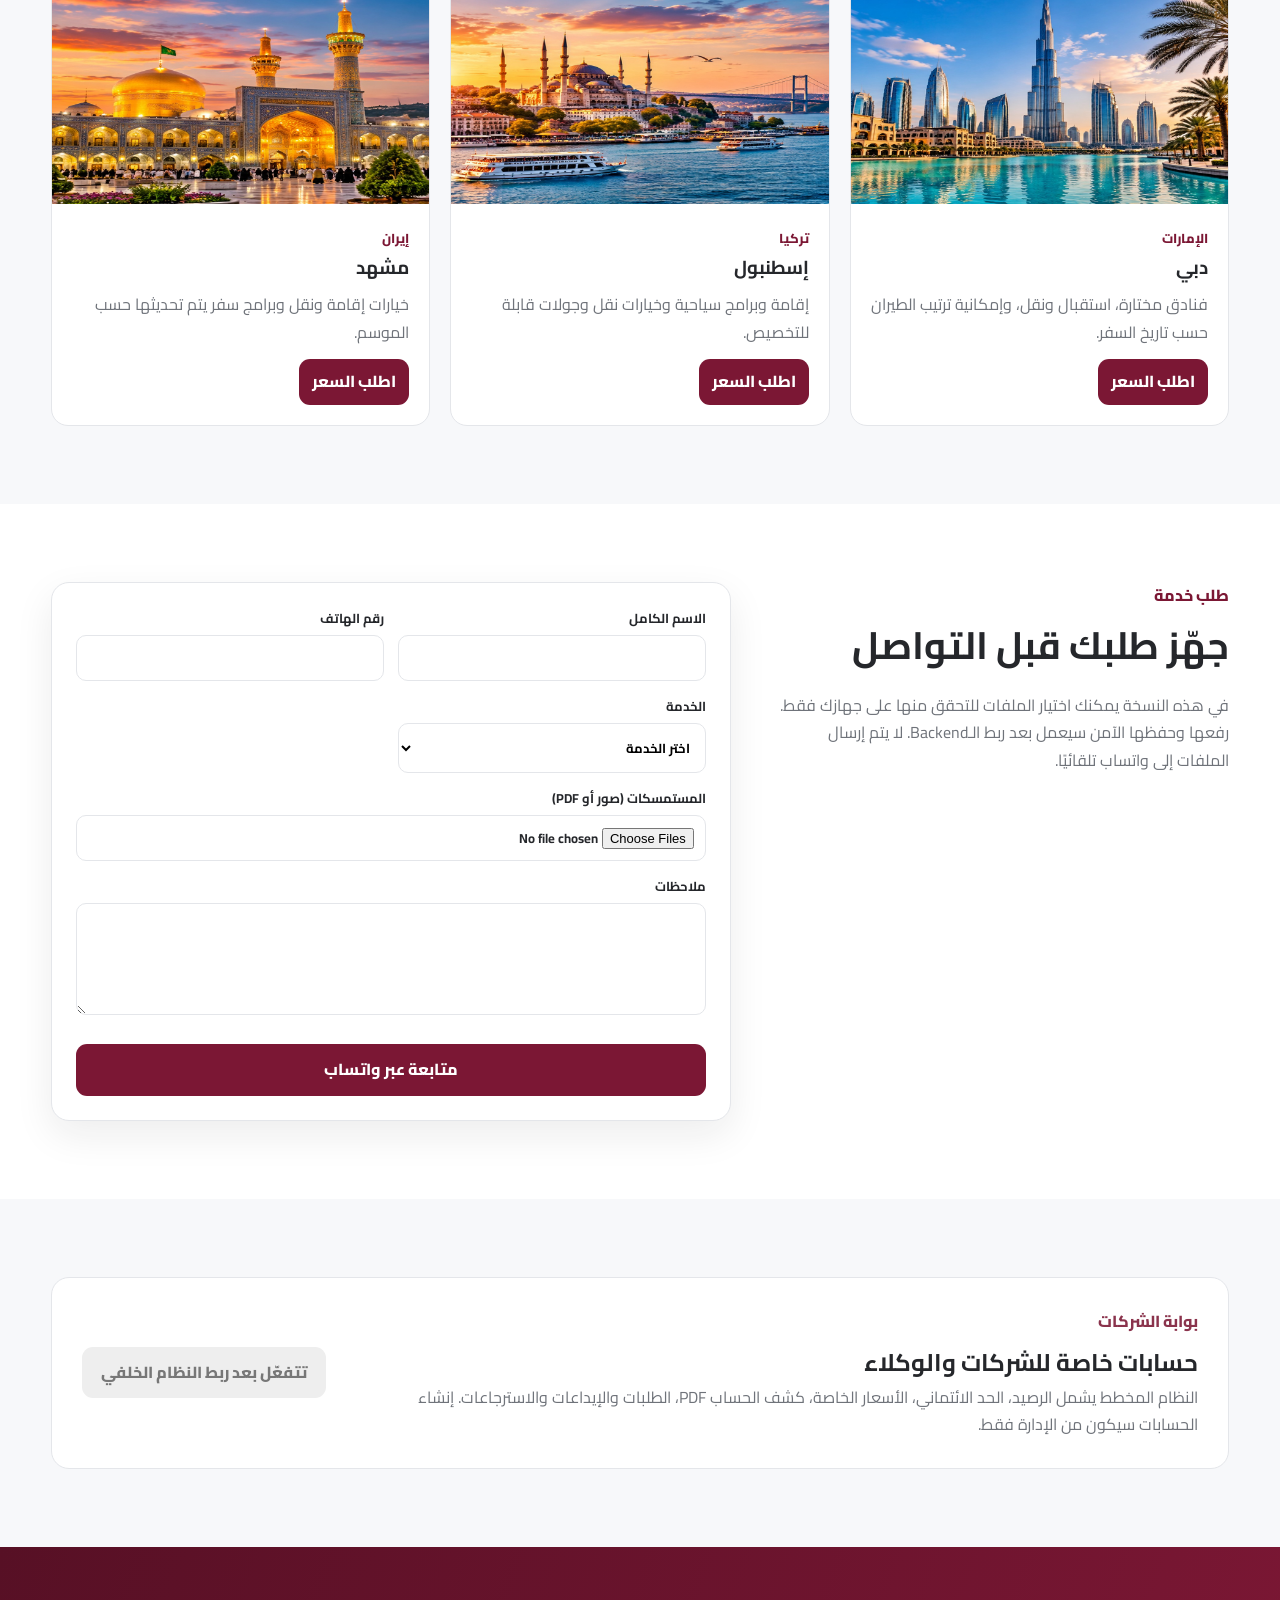
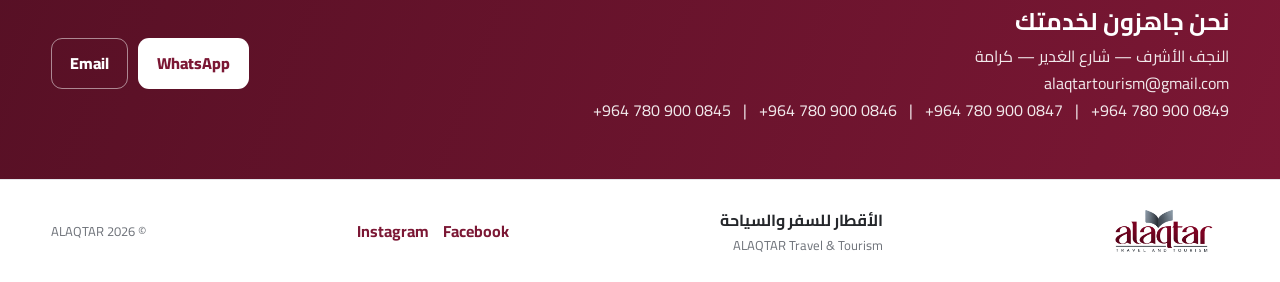
==== commit 2de9bfdb: "Add ALAQTAR services phase 1" ====
--- a/index.html
+++ b/index.html
@@ -1,205 +1,66 @@
-<!DOCTYPE html>
+<!doctype html>
 <html lang="ar" dir="rtl">
 <head>
-    <meta charset="UTF-8">
-    <meta name="viewport" content="width=device-width, initial-scale=1.0">
-    <meta name="description" content="الأقطار للسفر والسياحة - خدمات السفر، الطيران، الفنادق، التأشيرات ورخصة القيادة الدولية.">
-    <title>الأقطار للسفر والسياحة | ALAQTAR Travel & Tourism</title>
-    <link rel="stylesheet" href="css/style.css">
+  <meta charset="utf-8">
+  <meta name="viewport" content="width=device-width,initial-scale=1">
+  <meta name="description" content="الأقطار للسفر والسياحة - حجوزات، تأشيرات، رخص قيادة دولية وعروض سياحية">
+  <title>الأقطار للسفر والسياحة | ALAQTAR Travel & Tourism</title>
+  <link rel="stylesheet" href="css/style.css">
 </head>
 <body>
-
 <header class="header">
-    <div class="container header-inner">
-        <a href="#home" class="brand-logo" aria-label="الأقطار للسفر والسياحة">
-            <img src="images/logo.png" alt="ALAQTAR Travel & Tourism">
-        </a>
-
-        <button class="menu-toggle" type="button" aria-label="فتح القائمة" aria-expanded="false">☰</button>
-
-        <nav class="nav" id="main-nav">
-            <a href="#home" class="active">الرئيسية</a>
-            <a href="#booking">الرحلات</a>
-            <a href="#services">الفنادق</a>
-            <a href="#services">التأشيرات</a>
-            <a href="#offers">العروض</a>
-            <a href="#about">من نحن</a>
-            <a href="#contact">اتصل بنا</a>
-        </nav>
-
-        <a href="#contact" class="login-btn">تسجيل الدخول</a>
-    </div>
+  <div class="container header-inner">
+    <a href="#home" class="brand-logo"><img src="images/logo.png" alt="ALAQTAR Travel & Tourism"></a>
+    <button class="menu-toggle" aria-label="القائمة" aria-expanded="false">☰</button>
+    <nav class="nav" id="main-nav">
+      <a href="#home" data-i18n="navHome">الرئيسية</a><a href="#services" data-i18n="navServices">الخدمات</a><a href="#visas" data-i18n="navVisas">التأشيرات</a><a href="#idp" data-i18n="navIdp">الرخص الدولية</a><a href="#offers" data-i18n="navOffers">العروض</a><a href="#contact" data-i18n="navContact">اتصل بنا</a>
+    </nav>
+    <div class="header-actions"><button class="mini-btn" id="langBtn">EN</button><button class="mini-btn" id="currencyBtn">USD</button><a href="#companies" class="login-btn" data-i18n="companyLogin">دخول الشركات</a></div>
+  </div>
 </header>
-
 <main>
-    <section class="hero" id="home">
-        <div class="hero-content">
-            <span class="hero-small">سافر معنا إلى العالم</span>
-            <h1>رحلتك تبدأ مع <strong>الأقطار</strong></h1>
-            <p>ابحث عن رحلتك واحجز تذكرتك بسهولة</p>
-        </div>
-
-        <div class="booking-box" id="booking">
-            <div class="trip-types">
-                <label><input type="radio" name="trip" value="round" checked> ذهاب وعودة</label>
-                <label><input type="radio" name="trip" value="oneway"> ذهاب فقط</label>
-            </div>
-
-            <div class="search-grid">
-                <div class="field">
-                    <label for="from">من</label>
-                    <input id="from" type="text" placeholder="مدينة المغادرة">
-                </div>
-                <div class="field">
-                    <label for="to">إلى</label>
-                    <input id="to" type="text" placeholder="مدينة الوصول">
-                </div>
-                <div class="field">
-                    <label for="depart">تاريخ المغادرة</label>
-                    <input id="depart" type="date">
-                </div>
-                <div class="field return-field">
-                    <label for="return">تاريخ العودة</label>
-                    <input id="return" type="date">
-                </div>
-                <div class="field">
-                    <label for="passengers">المسافرون</label>
-                    <select id="passengers">
-                        <option>1 مسافر</option><option>2 مسافرين</option>
-                        <option>3 مسافرين</option><option>4 مسافرين</option>
-                    </select>
-                </div>
-                <div class="field">
-                    <label for="class">درجة السفر</label>
-                    <select id="class">
-                        <option>السياحية</option><option>رجال الأعمال</option><option>الدرجة الأولى</option>
-                    </select>
-                </div>
-            </div>
-
-            <button class="search-btn" type="button">بحث عن الرحلات</button>
-        </div>
-    </section>
-
-    <section class="services" id="services">
-        <div class="section-title">
-            <span>خدمات الأقطار</span>
-            <h2>كل ما تحتاجه لرحلتك</h2>
-            <p>خدمات سفر وسياحة متكاملة في مكان واحد</p>
-        </div>
-
-        <div class="services-grid">
-            <a href="#contact" class="service-card">
-                <div class="service-icon">✈</div>
-                <h3>حجز تذاكر الطيران</h3>
-                <p>احجز رحلاتك إلى مختلف الوجهات مع خيارات متعددة ومتابعة مستمرة.</p>
-                <span class="service-link">استكشف الخدمة ←</span>
-            </a>
-            <a href="#contact" class="service-card">
-                <div class="service-icon">🏨</div>
-                <h3>حجز الفنادق</h3>
-                <p>خيارات متنوعة من الفنادق والإقامات في أهم الوجهات حول العالم.</p>
-                <span class="service-link">استكشف الخدمة ←</span>
-            </a>
-            <a href="#contact" class="service-card">
-                <div class="service-icon">🛂</div>
-                <h3>التأشيرات</h3>
-                <p>خدمات تقديم ومتابعة معاملات التأشيرات لمجموعة من الوجهات.</p>
-                <span class="service-link">استكشف الخدمة ←</span>
-            </a>
-            <a href="#contact" class="service-card">
-                <div class="service-icon">🚗</div>
-                <h3>رخصة القيادة الدولية</h3>
-                <p>خدمة إصدار رخصة القيادة الدولية بإجراءات سهلة وسريعة.</p>
-                <span class="service-link">استكشف الخدمة ←</span>
-            </a>
-        </div>
-    </section>
-
-    <section class="offers" id="offers">
-        <div class="section-title">
-            <span>عروض الأقطار</span>
-            <h2>اكتشف أحدث عروض السفر</h2>
-            <p>اختر وجهتك واستمتع بعروض مميزة لرحلتك القادمة</p>
-        </div>
-
-        <div class="offers-grid">
-            <a href="#contact" class="offer-card">
-                <div class="offer-image">
-                    <img src="images/istanbul.jpg" alt="إسطنبول" loading="lazy">
-                    <span class="offer-badge">عرض مميز</span>
-                </div>
-                <div class="offer-content">
-                    <span class="offer-country">تركيا</span>
-                    <h3>إسطنبول</h3>
-                    <p>اكتشف إسطنبول مع خيارات مميزة للفنادق والرحلات السياحية.</p>
-                    <span class="offer-link">عرض التفاصيل ←</span>
-                </div>
-            </a>
-
-            <a href="#contact" class="offer-card">
-                <div class="offer-image">
-                    <img src="images/mashhad.jpg" alt="مشهد" loading="lazy">
-                    <span class="offer-badge">الأكثر طلباً</span>
-                </div>
-                <div class="offer-content">
-                    <span class="offer-country">إيران</span>
-                    <h3>مشهد</h3>
-                    <p>رحلات وحجوزات فندقية وخدمات متكاملة لزيارة مدينة مشهد.</p>
-                    <span class="offer-link">عرض التفاصيل ←</span>
-                </div>
-            </a>
-
-            <a href="#contact" class="offer-card">
-                <div class="offer-image">
-                    <img src="images/dubai.jpg" alt="دبي" loading="lazy">
-                    <span class="offer-badge">وجهة مميزة</span>
-                </div>
-                <div class="offer-content">
-                    <span class="offer-country">الإمارات</span>
-                    <h3>دبي</h3>
-                    <p>استمتع بدبي مع خيارات الفنادق والتأشيرات والخدمات السياحية.</p>
-                    <span class="offer-link">عرض التفاصيل ←</span>
-                </div>
-            </a>
-        </div>
-
-        <div class="offers-more"><a href="#contact" class="primary-btn">عرض جميع العروض</a></div>
-    </section>
-
-    <section class="why-us" id="about">
-        <div class="section-title">
-            <span>لماذا الأقطار؟</span>
-            <h2>رحلتك معنا أسهل</h2>
-            <p>نهتم بتفاصيل رحلتك من بداية التخطيط وحتى الوصول</p>
-        </div>
-        <div class="features-grid">
-            <article class="feature"><div>✓</div><h3>خدمات متكاملة</h3><p>الطيران والفنادق والتأشيرات وخدمات السفر في مكان واحد.</p></article>
-            <article class="feature"><div>◎</div><h3>متابعة مستمرة</h3><p>متابعة طلباتك ومساعدتك في اختيار الخدمة المناسبة لرحلتك.</p></article>
-            <article class="feature"><div>★</div><h3>خيارات متنوعة</h3><p>حلول وخيارات متعددة تناسب مختلف الوجهات واحتياجات المسافرين.</p></article>
-            <article class="feature"><div>☎</div><h3>خدمة العملاء</h3><p>فريق جاهز لاستقبال استفساراتك ومساعدتك في خدمات السفر.</p></article>
-        </div>
-    </section>
-
-    <section class="cta" id="contact">
-        <div class="cta-inner">
-            <div>
-                <span>الأقطار للسفر والسياحة</span>
-                <h2>جاهز لرحلتك القادمة؟</h2>
-                <p>تواصل معنا للاستفسار عن الرحلات والفنادق والتأشيرات وبقية خدمات السفر.</p>
-            </div>
-            <a class="cta-btn" href="tel:+9647809000849">اتصل بنا</a>
-        </div>
-    </section>
+<section class="hero" id="home">
+ <div class="container hero-content"><span class="eyebrow" data-i18n="heroEyebrow">من النجف إلى العالم</span><h1 data-i18n="heroTitle">رحلتك تبدأ مع الأقطار</h1><p data-i18n="heroText">خدمات السفر والسياحة والتأشيرات ورخص القيادة الدولية في مكان واحد.</p><div class="hero-buttons"><a class="primary-btn light" href="#services" data-i18n="browseServices">استكشف خدماتنا</a><a class="outline-btn" href="https://wa.me/9647809000845" target="_blank" rel="noopener" data-i18n="whatsappUs">تواصل عبر واتساب</a></div></div>
+ <div class="container booking-box"><div class="booking-head"><h2 data-i18n="flightSearch">البحث عن الرحلات</h2><span class="status-pill" data-i18n="apiReady">جاهز للربط بنظام الحجز</span></div><div class="trip-types"><label><input type="radio" name="trip" value="round" checked> <span data-i18n="roundTrip">ذهاب وعودة</span></label><label><input type="radio" name="trip" value="oneway"> <span data-i18n="oneWay">ذهاب فقط</span></label></div><div class="search-grid"><label class="field"><span data-i18n="from">من</span><input type="text" placeholder="النجف NJF"></label><label class="field"><span data-i18n="to">إلى</span><input type="text" placeholder="دبي DXB"></label><label class="field"><span data-i18n="depart">المغادرة</span><input type="date"></label><label class="field return-field"><span data-i18n="return">العودة</span><input type="date"></label><label class="field"><span data-i18n="travelers">المسافرون</span><select><option>1</option><option>2</option><option>3</option><option>4</option><option>5+</option></select></label></div><button class="search-btn" id="flightSearchBtn" data-i18n="searchFlights">بحث الرحلات</button><p class="form-note" data-i18n="flightNote">سيتم تفعيل الأسعار والحجز المباشر عند ربط مزود الطيران API.</p></div>
+</section>
+<section class="section" id="services"><div class="container"><div class="section-title"><span data-i18n="ourServices">خدماتنا</span><h2 data-i18n="everythingTravel">كل ما تحتاجه للسفر</h2></div><div class="services-grid">
+<article class="service-card"><div class="icon">✈</div><h3 data-i18n="flights">حجز الطيران</h3><p data-i18n="flightsText">بحث وحجز الرحلات مع تجهيز النظام للربط بمزودي الأسعار.</p><a href="#home" data-i18n="startSearch">ابدأ البحث ←</a></article>
+<article class="service-card"><div class="icon">🏨</div><h3 data-i18n="hotels">حجز الفنادق</h3><p data-i18n="hotelsText">فنادق داخل وخارج العراق، مع قابلية الربط بمزود فنادق لاحقًا.</p><a href="#contact" data-i18n="requestNow">اطلب الآن ←</a></article>
+<article class="service-card"><div class="icon">🛂</div><h3 data-i18n="visas">التأشيرات</h3><p data-i18n="visasText">طلبات تأشيرات متعددة مع متطلبات مستقلة لكل دولة.</p><a href="#visas" data-i18n="viewVisas">عرض التأشيرات ←</a></article>
+<article class="service-card"><div class="icon">🚗</div><h3 data-i18n="idp">رخص القيادة الدولية</h3><p data-i18n="idpText">خيارات أمريكية وبريطانية بمدد إصدار مختلفة.</p><a href="#idp" data-i18n="viewOptions">عرض الخيارات ←</a></article>
+</div></div></section>
+<section class="section alt" id="visas"><div class="container"><div class="section-title"><span data-i18n="visaCenter">مركز التأشيرات</span><h2 data-i18n="visaTitle">اختر الدولة وأرسل متطلباتك</h2><p data-i18n="visaAdminNote">قائمة الدول قابلة للإضافة والإخفاء من لوحة الإدارة عند ربط النظام الخلفي.</p></div><div class="visa-grid">
+<article class="visa-card"><div class="flag">🇦🇪</div><h3>الإمارات العربية المتحدة</h3><p>جواز سفر، صورة شخصية، ومستمسكات إضافية حسب نوع الطلب.</p><button class="secondary-btn visa-order" data-service="تأشيرة الإمارات">اطلب الآن</button></article>
+<article class="visa-card"><div class="flag">🇸🇦</div><h3>المملكة العربية السعودية</h3><p>المتطلبات تحدد حسب نوع التأشيرة وأهلية مقدم الطلب.</p><button class="secondary-btn visa-order" data-service="تأشيرة السعودية">اطلب الآن</button></article>
+<article class="visa-card"><div class="flag">🇹🇷</div><h3>تركيا</h3><p>إمكانية إضافة أنواع التأشيرات والمتطلبات لكل فئة من لوحة الإدارة.</p><button class="secondary-btn visa-order" data-service="تأشيرة تركيا">اطلب الآن</button></article>
+<article class="visa-card"><div class="flag">🌍</div><h3 data-i18n="otherCountries">دول أخرى</h3><p data-i18n="otherCountriesText">تواصل معنا للتحقق من الدول والخدمات المتاحة حاليًا.</p><button class="secondary-btn visa-order" data-service="استفسار عن تأشيرة دولة أخرى" data-i18n="inquire">استفسر الآن</button></article>
+</div></div></section>
+<section class="section" id="idp"><div class="container"><div class="section-title"><span data-i18n="idpCenter">مركز الرخص الدولية</span><h2 data-i18n="idpPlans">خيارات الإصدار والأسعار</h2><p data-i18n="deliveryIncluded">جميع الأسعار أدناه شاملة أجور التوصيل.</p></div><div class="idp-groups">
+<div class="idp-group"><h3>🇺🇸 الأمريكية — دفتر + هوية</h3><div class="price-list">
+<div class="price-row"><div><b>10 سنوات — إصدار خلال 15 يوم</b><small>الخيار البطيء</small></div><strong data-iqd="55000">55,000 د.ع</strong><button class="order-btn" data-service="الرخصة الأمريكية 10 سنوات - 15 يوم - 55000">اطلب</button></div>
+<div class="price-row"><div><b>10 سنوات — إصدار خلال 7 أيام</b><small>سريعة</small></div><strong data-iqd="125000">125,000 د.ع</strong><button class="order-btn" data-service="الرخصة الأمريكية 10 سنوات - 7 أيام - 125000">اطلب</button></div>
+<div class="price-row"><div><b>5 سنوات — إصدار خلال 7 أيام</b><small>سريعة</small></div><strong data-iqd="100000">100,000 د.ع</strong><button class="order-btn" data-service="الرخصة الأمريكية 5 سنوات - 7 أيام - 100000">اطلب</button></div>
+<div class="price-row"><div><b>10 سنوات — إصدار خلال 72 ساعة</b><small>سريعة جدًا</small></div><strong data-iqd="195000">195,000 د.ع</strong><button class="order-btn" data-service="الرخصة الأمريكية 10 سنوات - 72 ساعة - 195000">اطلب</button></div>
+<div class="price-row"><div><b>5 سنوات — إصدار خلال 72 ساعة</b><small>سريعة جدًا</small></div><strong data-iqd="165000">165,000 د.ع</strong><button class="order-btn" data-service="الرخصة الأمريكية 5 سنوات - 72 ساعة - 165000">اطلب</button></div>
+</div></div>
+<div class="idp-group"><h3>🇬🇧 البريطانية</h3><div class="price-list">
+<div class="price-row"><div><b>دفتر فقط — سنة واحدة</b><small>إصدار خلال 24 ساعة</small></div><strong data-iqd="85000">85,000 د.ع</strong><button class="order-btn" data-service="الرخصة البريطانية دفتر فقط سنة - 85000">اطلب</button></div>
+<div class="price-row"><div><b>دفتر فقط — 3 سنوات</b><small>إصدار خلال 24 ساعة</small></div><strong data-iqd="125000">125,000 د.ع</strong><button class="order-btn" data-service="الرخصة البريطانية دفتر فقط 3 سنوات - 125000">اطلب</button></div>
+<div class="price-row"><div><b>دفتر + هوية — سنة واحدة</b><small>إصدار خلال 24 ساعة</small></div><strong data-iqd="125000">125,000 د.ع</strong><button class="order-btn" data-service="الرخصة البريطانية دفتر وهوية سنة - 125000">اطلب</button></div>
+<div class="price-row"><div><b>دفتر + هوية — 3 سنوات</b><small>إصدار خلال 24 ساعة</small></div><strong data-iqd="155000">155,000 د.ع</strong><button class="order-btn" data-service="الرخصة البريطانية دفتر وهوية 3 سنوات - 155000">اطلب</button></div>
+</div></div></div>
+<div class="requirements"><h3 data-i18n="requirements">المتطلبات</h3><div class="req-grid"><span>✓ صورة جواز السفر</span><span>✓ صورة شخصية</span><span>✓ إجازة السوق المحلية — الوجه الأمامي</span><span>✓ إجازة السوق المحلية — الوجه الخلفي</span></div></div>
+</div></section>
+<section class="section alt" id="offers"><div class="container"><div class="section-title"><span data-i18n="tourOffers">العروض السياحية</span><h2 data-i18n="destinations">وجهات مختارة</h2><p data-i18n="offersNoPrice">الأسعار متغيرة؛ اطلب السعر الحالي عبر واتساب.</p></div><div class="offers-grid">
+<article class="offer-card"><div class="offer-image"><img src="images/dubai.jpg" alt="دبي"></div><div class="offer-content"><span>الإمارات</span><h3>دبي</h3><p>فنادق مختارة، استقبال ونقل، وإمكانية ترتيب الطيران حسب تاريخ السفر.</p><button class="order-btn" data-service="عرض دبي السياحي">اطلب السعر</button></div></article>
+<article class="offer-card"><div class="offer-image"><img src="images/istanbul.jpg" alt="إسطنبول"></div><div class="offer-content"><span>تركيا</span><h3>إسطنبول</h3><p>إقامة وبرامج سياحية وخيارات نقل وجولات قابلة للتخصيص.</p><button class="order-btn" data-service="عرض إسطنبول السياحي">اطلب السعر</button></div></article>
+<article class="offer-card"><div class="offer-image"><img src="images/mashhad.jpg" alt="مشهد"></div><div class="offer-content"><span>إيران</span><h3>مشهد</h3><p>خيارات إقامة ونقل وبرامج سفر يتم تحديثها حسب الموسم.</p><button class="order-btn" data-service="عرض مشهد السياحي">اطلب السعر</button></div></article>
+</div></div></section>
+<section class="section" id="request"><div class="container request-layout"><div><div class="section-title align-start"><span data-i18n="serviceRequest">طلب خدمة</span><h2 data-i18n="sendRequest">جهّز طلبك قبل التواصل</h2></div><p data-i18n="uploadNotice">في هذه النسخة يمكنك اختيار الملفات للتحقق منها على جهازك فقط. رفعها وحفظها الآمن سيعمل بعد ربط الـBackend. لا يتم إرسال الملفات إلى واتساب تلقائيًا.</p></div><form class="request-form" id="requestForm"><label><span data-i18n="fullName">الاسم الكامل</span><input id="customerName" required></label><label><span data-i18n="phone">رقم الهاتف</span><input id="customerPhone" type="tel" required></label><label><span data-i18n="service">الخدمة</span><select id="serviceSelect" required><option value="">اختر الخدمة</option><option>تأشيرة</option><option>رخصة قيادة دولية</option><option>حجز طيران</option><option>حجز فندق</option><option>عرض سياحي</option><option>خدمة أخرى</option></select></label><label class="full"><span data-i18n="documents">المستمسكات (صور أو PDF)</span><input id="documents" type="file" multiple accept="image/*,.pdf"></label><label class="full"><span data-i18n="notes">ملاحظات</span><textarea id="notes" rows="4"></textarea></label><button class="search-btn full" type="submit" data-i18n="continueWhatsapp">متابعة عبر واتساب</button></form></div></section>
+<section class="section alt" id="companies"><div class="container company-box"><div><span class="eyebrow dark" data-i18n="companiesPortal">بوابة الشركات</span><h2 data-i18n="companyTitle">حسابات خاصة للشركات والوكلاء</h2><p data-i18n="companyText">النظام المخطط يشمل الرصيد، الحد الائتماني، الأسعار الخاصة، كشف الحساب PDF، الطلبات والإيداعات والاسترجاعات. إنشاء الحسابات سيكون من الإدارة فقط.</p></div><button class="disabled-btn" disabled data-i18n="comingBackend">تتفعّل بعد ربط النظام الخلفي</button></div></section>
+<section class="cta" id="contact"><div class="container cta-inner"><div><h2 data-i18n="contactTitle">نحن جاهزون لخدمتك</h2><p>النجف الأشرف — شارع الغدير — كرامة</p><p>alaqtartourism@gmail.com</p><p dir="ltr">+964 780 900 0845 &nbsp; | &nbsp; +964 780 900 0846 &nbsp; | &nbsp; +964 780 900 0847 &nbsp; | &nbsp; +964 780 900 0849</p></div><div class="contact-buttons"><a class="cta-btn" href="https://wa.me/9647809000845" target="_blank" rel="noopener">WhatsApp</a><a class="cta-btn ghost" href="mailto:alaqtartourism@gmail.com">Email</a></div></div></section>
 </main>
-
-<footer class="footer">
-    <div class="container footer-inner">
-        <img src="images/logo.png" alt="ALAQTAR Travel & Tourism">
-        <p>© <span id="year"></span> الأقطار للسفر والسياحة. جميع الحقوق محفوظة.</p>
-    </div>
-</footer>
-
+<footer class="footer"><div class="container footer-inner"><img src="images/logo.png" alt="ALAQTAR"><div><b>الأقطار للسفر والسياحة</b><p>ALAQTAR Travel & Tourism</p></div><div class="social"><a href="https://www.facebook.com/share/1DkrTSNg9z/" target="_blank" rel="noopener">Facebook</a><a href="https://www.instagram.com/alaqtar.iq?stkn=bmhtYXExZnB1d2pr" target="_blank" rel="noopener">Instagram</a></div><p>© <span id="year"></span> ALAQTAR</p></div></footer>
+<div class="toast" id="toast"></div>
 <script src="js/main.js"></script>
-</body>
-</html>
+</body></html>
--- a/css/style.css
+++ b/css/style.css
@@ -1,74 +1,5 @@
 @import url('https://fonts.googleapis.com/css2?family=Cairo:wght@400;500;600;700;800&display=swap');
-
-:root{--primary:#7b1734;--primary-dark:#571025;--dark:#25272b;--gray:#70747b;--light:#f7f8fa;--border:#e4e6ea;--white:#fff}
-*{margin:0;padding:0;box-sizing:border-box}
-html{scroll-behavior:smooth}
-body{font-family:'Cairo',sans-serif;background:#fff;color:var(--dark);direction:rtl}
-a{color:inherit}.container{width:min(1200px,92%);margin:auto}
-
-.header{height:88px;background:rgba(255,255,255,.98);border-bottom:1px solid var(--border);display:flex;align-items:center;position:sticky;top:0;z-index:1000}
-.header-inner{display:flex;align-items:center;justify-content:space-between;gap:30px}
-.brand-logo{width:190px;height:70px;display:flex;align-items:center;justify-content:center;flex-shrink:0;overflow:hidden}
-.brand-logo img{display:block;width:180px;height:65px;max-width:100%;object-fit:contain}
-.nav{display:flex;align-items:center;justify-content:center;gap:25px;flex:1}
-.nav a{text-decoration:none;color:#40434a;font-size:14px;font-weight:600;position:relative;transition:.25s}
-.nav a:hover,.nav a.active{color:var(--primary)}
-.nav a.active::after{content:"";position:absolute;right:0;left:0;bottom:-12px;height:3px;border-radius:5px;background:var(--primary)}
-.login-btn,.primary-btn{background:var(--primary);color:#fff;border:0;border-radius:9px;padding:11px 19px;text-decoration:none;font-weight:700;white-space:nowrap;transition:.25s}
-.login-btn:hover,.primary-btn:hover{background:var(--primary-dark);transform:translateY(-2px)}
-.menu-toggle{display:none;border:0;background:transparent;font-size:26px;cursor:pointer;color:var(--primary)}
-
-.hero{min-height:590px;padding:80px 5% 70px;background:linear-gradient(110deg,rgba(52,15,28,.94),rgba(123,23,52,.82)),linear-gradient(135deg,#34363c,#7b1734);display:flex;flex-direction:column;align-items:center;justify-content:center;position:relative;overflow:hidden}
-.hero::before{content:"";position:absolute;width:550px;height:550px;background:rgba(255,255,255,.04);border-radius:50%;top:-250px;left:-100px}
-.hero::after{content:"";position:absolute;width:400px;height:400px;border:1px solid rgba(255,255,255,.08);border-radius:50%;right:-150px;bottom:-200px}
-.hero-content{text-align:center;color:#fff;margin-bottom:38px;position:relative;z-index:2}
-.hero-small{display:inline-block;background:rgba(255,255,255,.12);border:1px solid rgba(255,255,255,.18);padding:7px 18px;border-radius:50px;font-size:13px;margin-bottom:15px}
-.hero-content h1{font-size:clamp(35px,5vw,56px);font-weight:700;line-height:1.4}.hero-content h1 strong{font-weight:800}.hero-content p{font-size:17px;margin-top:7px;color:rgba(255,255,255,.83)}
-
-.booking-box{width:min(1150px,96%);background:#fff;padding:25px;border-radius:18px;box-shadow:0 20px 60px rgba(0,0,0,.22);position:relative;z-index:5}
-.trip-types{display:flex;align-items:center;gap:25px;margin-bottom:19px;padding-bottom:15px;border-bottom:1px solid var(--border)}
-.trip-types label{font-size:14px;font-weight:600;cursor:pointer}.trip-types input{accent-color:var(--primary);margin-left:5px}
-.search-grid{display:grid;grid-template-columns:repeat(6,minmax(0,1fr));gap:10px}
-.field{display:flex;flex-direction:column}.field label{font-size:11px;color:var(--gray);margin-bottom:6px;font-weight:600}
-.field input,.field select{width:100%;height:48px;border:1px solid var(--border);border-radius:8px;padding:0 10px;font-family:inherit;outline:none;background:#fff;color:var(--dark)}
-.field input:focus,.field select:focus{border-color:var(--primary);box-shadow:0 0 0 3px rgba(123,23,52,.08)}
-.search-btn{display:block;margin:22px auto 0;min-width:210px;height:50px;border:0;border-radius:9px;background:var(--primary);color:#fff;font-family:inherit;font-size:15px;font-weight:700;cursor:pointer;transition:.25s}
-.search-btn:hover{background:var(--primary-dark);transform:translateY(-2px)}
-
-.services,.offers,.why-us{padding:95px 5%}
-.services,.why-us{background:#f8f9fa}.offers{background:#fff}
-.section-title{text-align:center;margin-bottom:50px}.section-title span{display:inline-block;color:var(--primary);font-size:14px;font-weight:700;margin-bottom:5px}
-.section-title h2{font-size:34px;margin:0}.section-title p{color:var(--gray);font-size:14px;margin-top:8px}
-
-.services-grid{width:min(1180px,100%);margin:auto;display:grid;grid-template-columns:repeat(4,minmax(0,1fr));gap:22px}
-.service-card{position:relative;background:#fff;border:1px solid #ececef;border-radius:18px;padding:34px 25px 30px;text-align:right;text-decoration:none;color:var(--dark);overflow:hidden;transition:.3s}
-.service-card::before{content:"";position:absolute;top:0;right:0;width:100%;height:4px;background:var(--primary);transform:scaleX(0);transform-origin:right;transition:.3s}
-.service-card:hover{transform:translateY(-8px);box-shadow:0 18px 45px rgba(28,30,35,.09)}.service-card:hover::before{transform:scaleX(1)}
-.service-icon{width:62px;height:62px;display:flex;align-items:center;justify-content:center;border-radius:17px;background:rgba(123,23,52,.08);font-size:27px;margin-bottom:22px}
-.service-card h3{font-size:18px;margin-bottom:11px}.service-card p{color:var(--gray);font-size:13px;line-height:2;min-height:78px}
-.service-link,.offer-link{display:inline-block;color:var(--primary);font-size:13px;font-weight:700;margin-top:14px}
-
-.offers-grid{width:min(1180px,100%);margin:auto;display:grid;grid-template-columns:repeat(3,minmax(0,1fr));gap:24px}
-.offer-card{display:block;background:#fff;border:1px solid #ececef;border-radius:20px;overflow:hidden;text-decoration:none;color:var(--dark);transition:.3s}
-.offer-card:hover{transform:translateY(-7px);box-shadow:0 18px 45px rgba(28,30,35,.1)}
-.offer-image{position:relative;width:100%;height:240px;overflow:hidden;background:#f1f1f1}.offer-image img{display:block;width:100%;height:100%;object-fit:cover;transition:.4s}.offer-card:hover img{transform:scale(1.05)}
-.offer-badge{position:absolute;top:16px;right:16px;padding:7px 13px;background:var(--primary);color:#fff;border-radius:20px;font-size:11px;font-weight:700}
-.offer-content{padding:24px;text-align:right}.offer-country{display:block;color:var(--primary);font-size:12px;font-weight:700;margin-bottom:5px}.offer-content h3{font-size:22px;margin-bottom:10px}.offer-content p{color:var(--gray);font-size:13px;line-height:1.9;min-height:58px}.offers-more{text-align:center;margin-top:38px}
-
-.features-grid{width:min(1180px,100%);margin:auto;display:grid;grid-template-columns:repeat(4,minmax(0,1fr));gap:20px}
-.feature{background:#fff;border:1px solid #ececef;border-radius:18px;padding:28px;text-align:center}.feature>div{width:54px;height:54px;margin:0 auto 17px;border-radius:50%;display:grid;place-items:center;background:rgba(123,23,52,.08);color:var(--primary);font-size:23px;font-weight:800}
-.feature h3{font-size:17px;margin-bottom:9px}.feature p{color:var(--gray);font-size:13px;line-height:1.9}
-
-.cta{padding:70px 5%;background:linear-gradient(110deg,#571025,#7b1734);color:#fff}.cta-inner{width:min(1180px,100%);margin:auto;display:flex;align-items:center;justify-content:space-between;gap:30px}.cta span{font-size:13px;opacity:.8}.cta h2{font-size:32px;margin:5px 0}.cta p{opacity:.82;font-size:14px}.cta-btn{display:inline-block;background:#fff;color:var(--primary);padding:13px 28px;border-radius:9px;text-decoration:none;font-weight:800;white-space:nowrap}
-
-.footer{padding:28px 0;background:#fff;border-top:1px solid var(--border)}.footer-inner{display:flex;align-items:center;justify-content:space-between;gap:20px}.footer img{width:145px;height:55px;object-fit:contain}.footer p{font-size:12px;color:var(--gray)}
-
-@media(max-width:1050px){.nav{gap:14px}.nav a{font-size:12px}.search-grid{grid-template-columns:repeat(3,minmax(0,1fr))}.services-grid,.features-grid{grid-template-columns:repeat(2,minmax(0,1fr))}.offers-grid{grid-template-columns:repeat(2,minmax(0,1fr))}}
-@media(max-width:760px){
-.header{height:auto;min-height:75px}.header-inner{min-height:75px;gap:12px;position:relative}.brand-logo{width:135px;height:58px}.brand-logo img{width:130px;height:52px}.login-btn{display:none}.menu-toggle{display:block}
-.nav{display:none;position:absolute;top:75px;right:0;left:0;background:#fff;border:1px solid var(--border);border-radius:0 0 14px 14px;padding:14px;box-shadow:0 15px 30px rgba(0,0,0,.08);flex-direction:column;gap:0}.nav.open{display:flex}.nav a{width:100%;padding:11px 8px;font-size:13px}.nav a.active::after{display:none}
-.hero{padding:55px 3% 45px;min-height:auto}.hero-content{margin-bottom:28px}.hero-content h1{font-size:34px}.hero-content p{font-size:14px}
-.booking-box{padding:18px;width:100%}.trip-types{gap:15px;flex-wrap:wrap}.search-grid{grid-template-columns:1fr}.search-btn{width:100%}
-.services,.offers,.why-us{padding:65px 5%}.section-title{margin-bottom:35px}.section-title h2{font-size:26px}.services-grid,.offers-grid,.features-grid{grid-template-columns:1fr}.offer-image{height:220px}.service-card p,.offer-content p{min-height:auto}
-.cta{padding:55px 5%}.cta-inner{flex-direction:column;text-align:center}.cta h2{font-size:27px}.footer-inner{flex-direction:column;text-align:center}
-}
+:root{--primary:#7b1734;--primary-dark:#571025;--dark:#25272b;--gray:#6f737a;--light:#f7f8fa;--border:#e4e6ea;--white:#fff;--shadow:0 14px 38px rgba(25,25,25,.08)}
+*{box-sizing:border-box;margin:0;padding:0}html{scroll-behavior:smooth}body{font-family:"Cairo",Arial,sans-serif;color:var(--dark);background:#fff;line-height:1.7}a{text-decoration:none;color:inherit}button,input,select,textarea{font:inherit}button{cursor:pointer}.container{width:min(1200px,92%);margin:auto}.header{height:88px;background:rgba(255,255,255,.97);border-bottom:1px solid var(--border);position:sticky;top:0;z-index:1000;display:flex;align-items:center}.header-inner{display:flex;align-items:center;gap:24px}.brand-logo{width:180px;height:66px;display:flex;align-items:center;flex-shrink:0;overflow:hidden}.brand-logo img{width:170px!important;height:62px!important;object-fit:contain;display:block}.nav{display:flex;align-items:center;justify-content:center;gap:18px;flex:1}.nav a{font-size:14px;font-weight:700}.nav a:hover{color:var(--primary)}.header-actions{display:flex;gap:8px;align-items:center}.mini-btn,.login-btn{border:1px solid var(--border);background:#fff;border-radius:10px;padding:9px 12px;font-weight:700;font-size:13px}.login-btn{background:var(--primary);color:#fff;border-color:var(--primary);white-space:nowrap}.menu-toggle{display:none;border:0;background:none;font-size:24px}.hero{background:linear-gradient(115deg,var(--primary-dark),var(--primary));padding:80px 0 0;color:#fff}.hero-content{text-align:center;max-width:850px}.eyebrow{display:inline-block;font-weight:800;opacity:.88;margin-bottom:8px}.eyebrow.dark{color:var(--primary)}.hero h1{font-size:clamp(34px,5vw,60px);line-height:1.2;margin-bottom:15px}.hero-content p{font-size:18px;opacity:.9}.hero-buttons{display:flex;justify-content:center;gap:12px;margin-top:25px}.primary-btn,.outline-btn,.secondary-btn,.order-btn,.cta-btn,.disabled-btn{display:inline-flex;align-items:center;justify-content:center;border-radius:11px;padding:11px 18px;font-weight:800;border:1px solid transparent}.primary-btn.light{background:#fff;color:var(--primary)}.outline-btn{border-color:rgba(255,255,255,.55);color:#fff}.booking-box{background:#fff;color:var(--dark);border-radius:20px 20px 0 0;margin-top:50px;padding:26px;box-shadow:var(--shadow)}.booking-head{display:flex;justify-content:space-between;align-items:center;gap:15px;margin-bottom:12px}.booking-head h2{font-size:22px}.status-pill{font-size:12px;background:#f1e8eb;color:var(--primary);padding:6px 10px;border-radius:20px;font-weight:700}.trip-types{display:flex;gap:20px;margin-bottom:18px}.search-grid{display:grid;grid-template-columns:repeat(5,1fr);gap:10px}.field,.request-form label{display:flex;flex-direction:column;gap:6px;font-size:13px;font-weight:700}.field input,.field select,.request-form input,.request-form select,.request-form textarea{border:1px solid var(--border);border-radius:10px;padding:11px;background:#fff;outline:none}.field input:focus,.field select:focus,.request-form input:focus,.request-form select:focus,.request-form textarea:focus{border-color:var(--primary)}.search-btn{border:0;background:var(--primary);color:#fff;border-radius:11px;padding:12px 22px;font-weight:800;margin-top:15px}.form-note{font-size:12px;color:var(--gray);margin-top:8px}.section{padding:78px 0}.section.alt{background:var(--light)}.section-title{text-align:center;max-width:760px;margin:0 auto 35px}.section-title span{color:var(--primary);font-weight:800}.section-title h2{font-size:clamp(27px,4vw,38px);margin:4px 0}.section-title p{color:var(--gray)}.align-start{text-align:start;margin:0 0 15px}.services-grid{display:grid;grid-template-columns:repeat(4,1fr);gap:18px}.service-card,.visa-card{border:1px solid var(--border);border-radius:16px;padding:24px;background:#fff;transition:.2s}.service-card:hover,.visa-card:hover{transform:translateY(-4px);box-shadow:var(--shadow)}.service-card .icon{font-size:30px}.service-card h3,.visa-card h3{margin:12px 0 7px}.service-card p,.visa-card p{color:var(--gray);font-size:14px;min-height:72px}.service-card a{display:inline-block;color:var(--primary);font-weight:800;margin-top:15px}.visa-grid{display:grid;grid-template-columns:repeat(4,1fr);gap:18px}.flag{font-size:35px}.secondary-btn{background:#fff;border-color:var(--primary);color:var(--primary);margin-top:15px}.idp-groups{display:grid;grid-template-columns:1.25fr 1fr;gap:22px}.idp-group{border:1px solid var(--border);border-radius:18px;padding:22px}.idp-group h3{margin-bottom:15px}.price-list{display:grid;gap:9px}.price-row{display:grid;grid-template-columns:1fr auto auto;align-items:center;gap:14px;padding:13px;background:var(--light);border-radius:12px}.price-row b{display:block;font-size:14px}.price-row small{color:var(--gray)}.price-row strong{color:var(--primary);white-space:nowrap}.order-btn{background:var(--primary);color:#fff;padding:8px 12px}.requirements{margin-top:22px;background:#fbf7f8;border:1px solid #eadde1;border-radius:16px;padding:22px}.req-grid{display:grid;grid-template-columns:repeat(2,1fr);gap:10px;margin-top:12px}.offers-grid{display:grid;grid-template-columns:repeat(3,1fr);gap:20px}.offer-card{background:#fff;border:1px solid var(--border);border-radius:17px;overflow:hidden}.offer-image{height:220px;background:#eee}.offer-image img{width:100%;height:100%;object-fit:cover;display:block}.offer-content{padding:20px}.offer-content>span{color:var(--primary);font-weight:800;font-size:13px}.offer-content p{color:var(--gray);min-height:60px;margin:8px 0}.request-layout{display:grid;grid-template-columns:.8fr 1.2fr;gap:45px;align-items:start}.request-layout>div>p{color:var(--gray)}.request-form{display:grid;grid-template-columns:1fr 1fr;gap:14px;background:#fff;border:1px solid var(--border);border-radius:18px;padding:24px;box-shadow:var(--shadow)}.request-form .full{grid-column:1/-1}.company-box{background:#fff;border:1px solid var(--border);border-radius:18px;padding:30px;display:flex;justify-content:space-between;align-items:center;gap:25px}.company-box p{color:var(--gray);max-width:780px}.disabled-btn{background:#eee;color:#777;cursor:not-allowed}.cta{padding:55px 0;background:linear-gradient(110deg,var(--primary-dark),var(--primary));color:#fff}.cta-inner{display:flex;justify-content:space-between;align-items:center;gap:30px}.cta-inner p{opacity:.9}.contact-buttons{display:flex;gap:10px}.cta-btn{background:#fff;color:var(--primary)}.cta-btn.ghost{background:transparent;color:#fff;border-color:rgba(255,255,255,.5)}.footer{background:#fff;border-top:1px solid var(--border);padding:25px 0}.footer-inner{display:flex;align-items:center;gap:22px;justify-content:space-between}.footer img{width:135px!important;height:52px!important;object-fit:contain;display:block}.footer p{font-size:13px;color:var(--gray)}.social{display:flex;gap:14px}.social a{font-weight:700;color:var(--primary)}.toast{position:fixed;left:20px;bottom:20px;background:#222;color:#fff;padding:12px 18px;border-radius:10px;opacity:0;pointer-events:none;transform:translateY(10px);transition:.2s;z-index:2000}.toast.show{opacity:1;transform:none}html[dir="ltr"] .align-start{text-align:left}
+@media(max-width:1050px){.nav{gap:10px}.nav a{font-size:12px}.services-grid,.visa-grid{grid-template-columns:repeat(2,1fr)}.search-grid{grid-template-columns:repeat(3,1fr)}.idp-groups{grid-template-columns:1fr}}
+@media(max-width:760px){.header{height:auto;min-height:78px}.header-inner{flex-wrap:wrap;padding:8px 0}.brand-logo{width:145px}.brand-logo img{width:140px!important}.menu-toggle{display:block;margin-inline-start:auto}.nav{display:none;order:3;width:100%;flex-direction:column;align-items:stretch;padding:12px 0}.nav.open{display:flex}.nav a{font-size:14px;padding:7px}.header-actions{margin-inline-start:auto}.login-btn{font-size:11px;padding:8px}.hero{padding-top:55px}.hero-buttons{flex-direction:column;align-items:center}.booking-head{align-items:flex-start;flex-direction:column}.search-grid,.services-grid,.visa-grid,.offers-grid,.req-grid,.request-form{grid-template-columns:1fr}.request-layout{grid-template-columns:1fr;gap:20px}.price-row{grid-template-columns:1fr auto}.price-row .order-btn{grid-column:1/-1}.request-form .full{grid-column:auto}.company-box,.cta-inner,.footer-inner{flex-direction:column;align-items:flex-start}.offer-image{height:200px}.social{flex-wrap:wrap}}
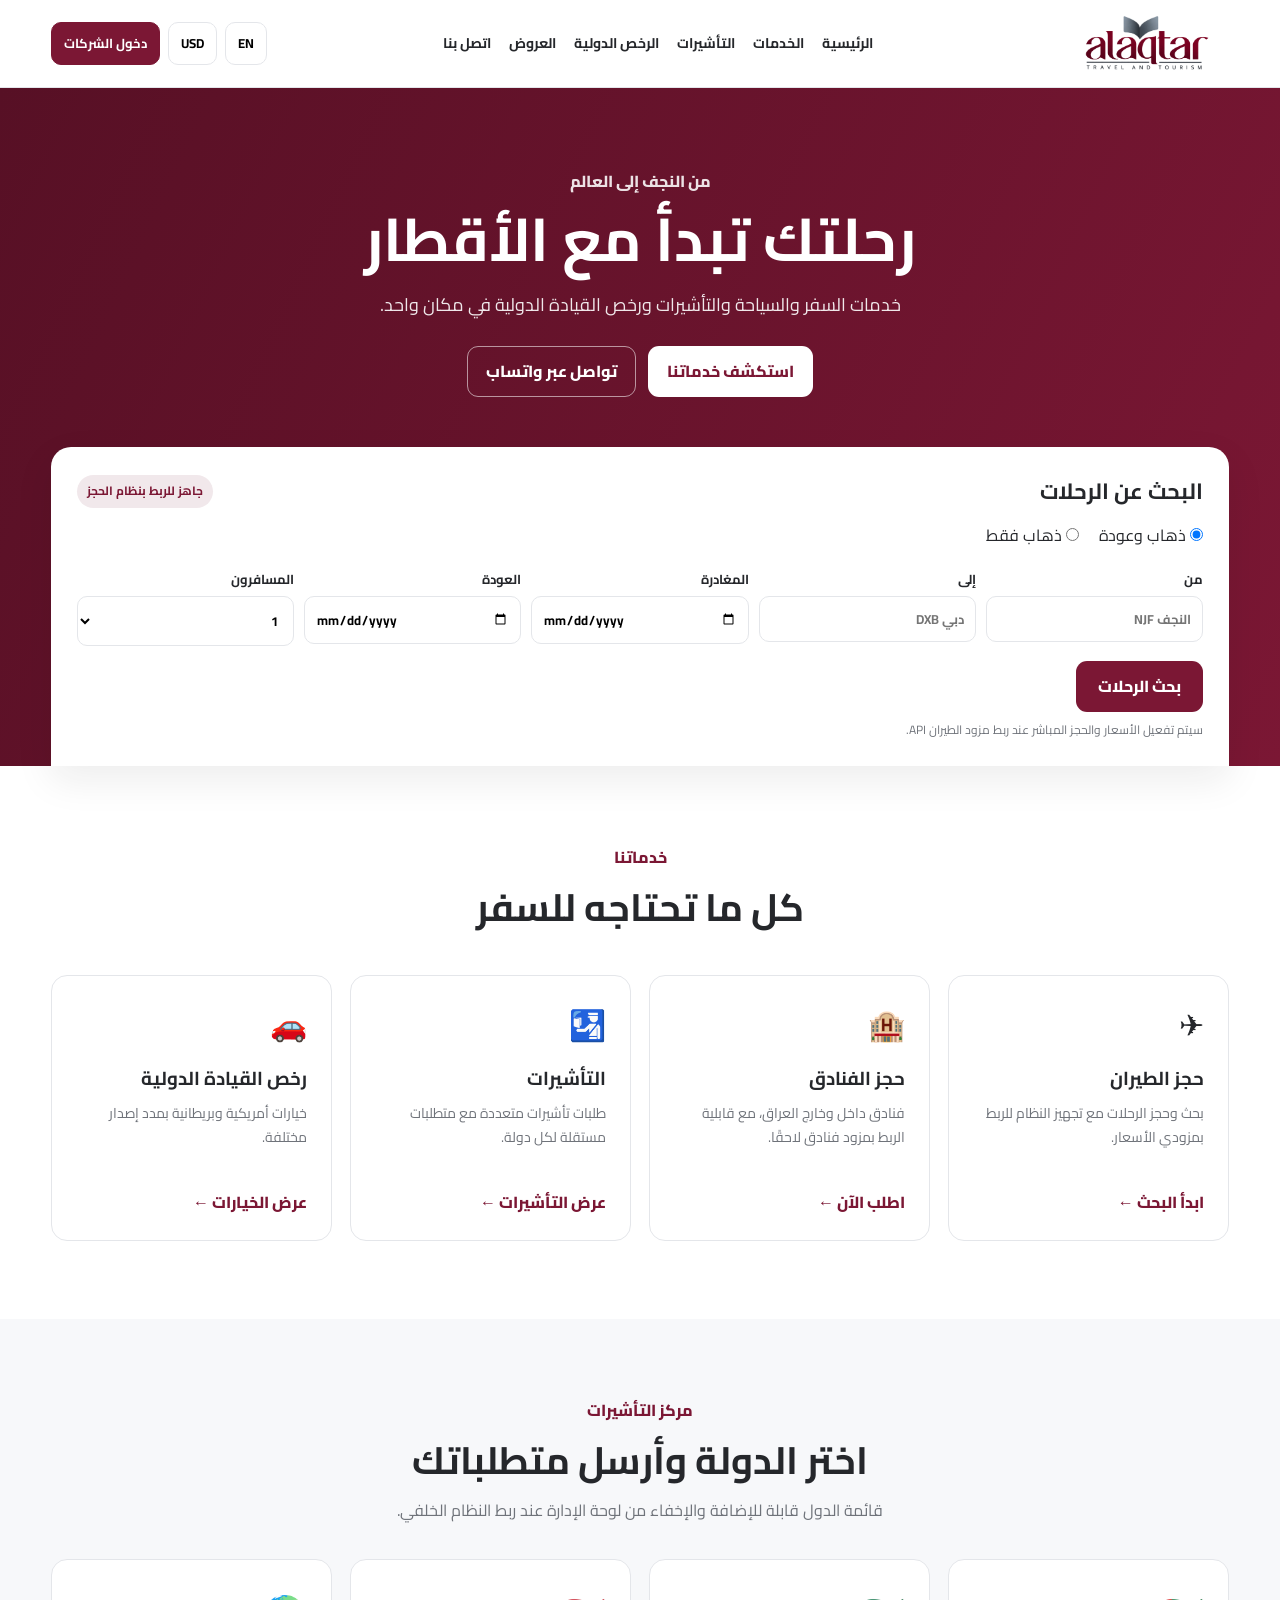
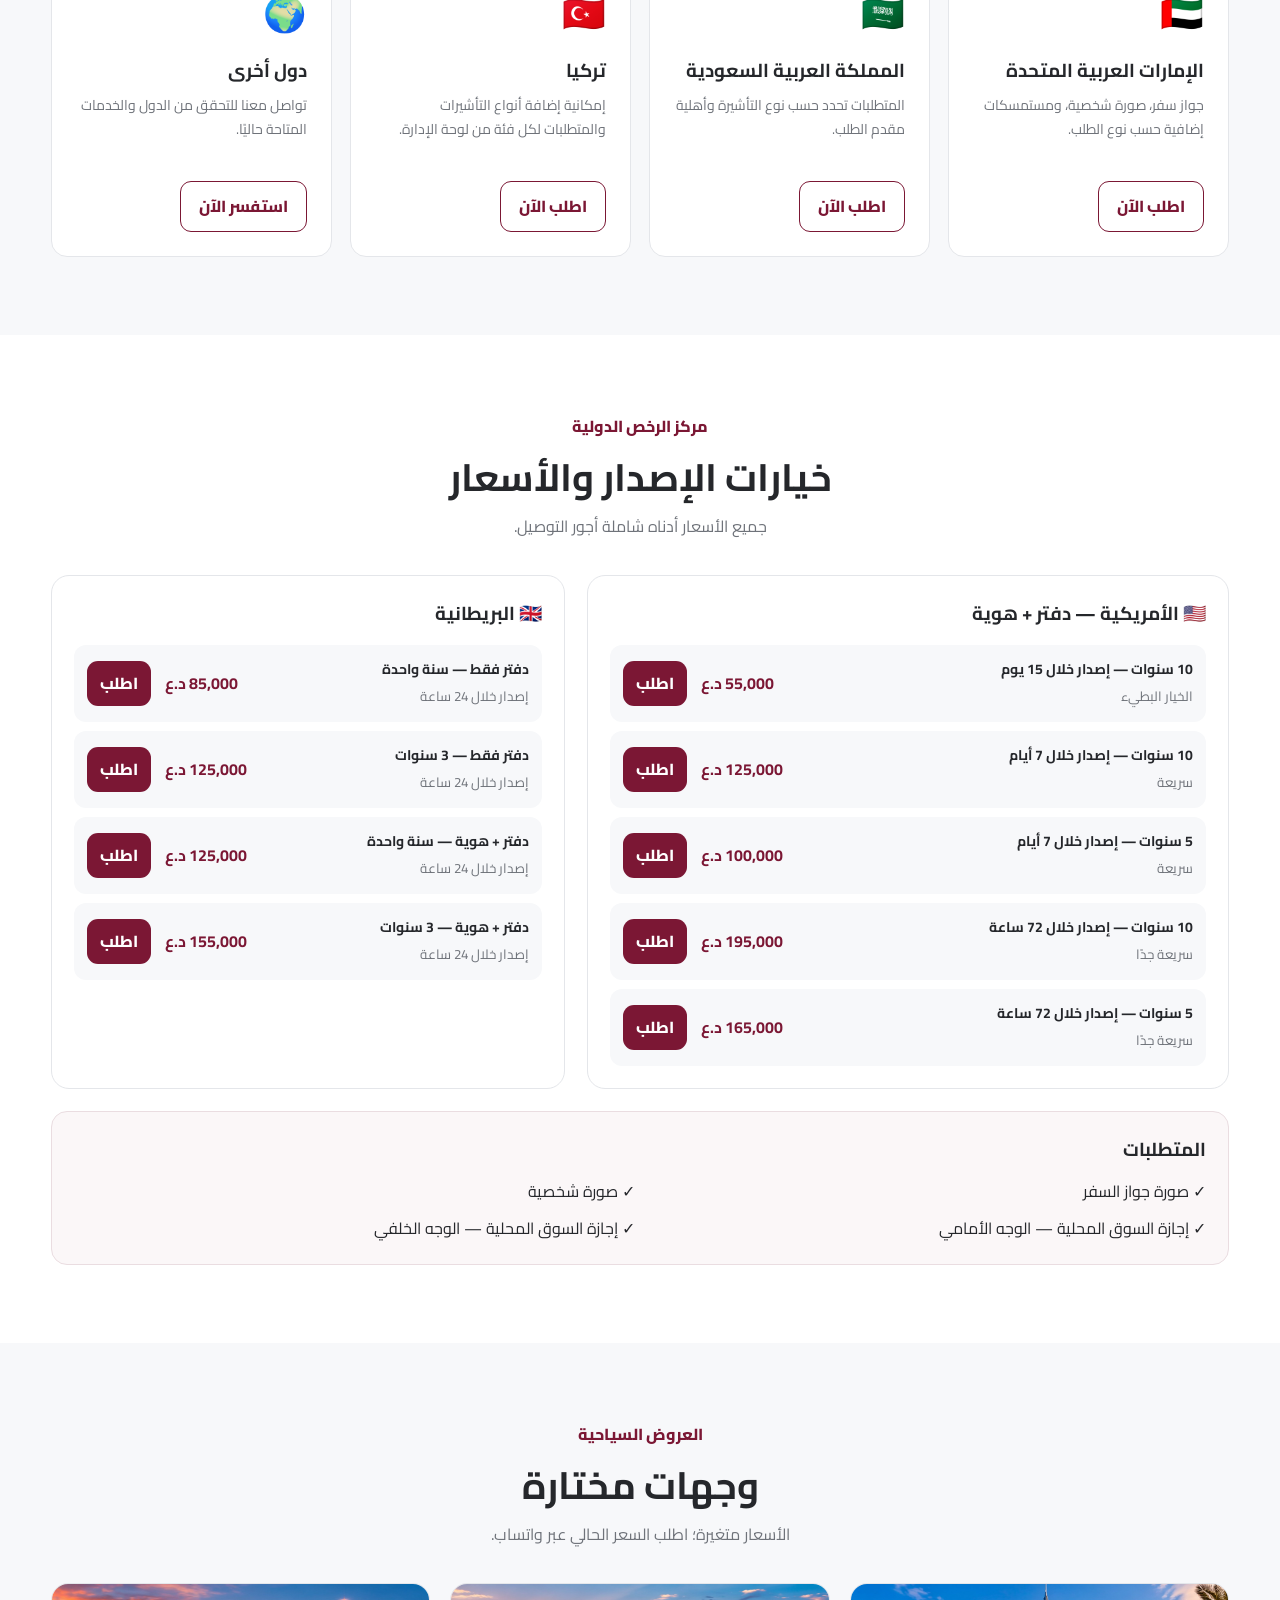
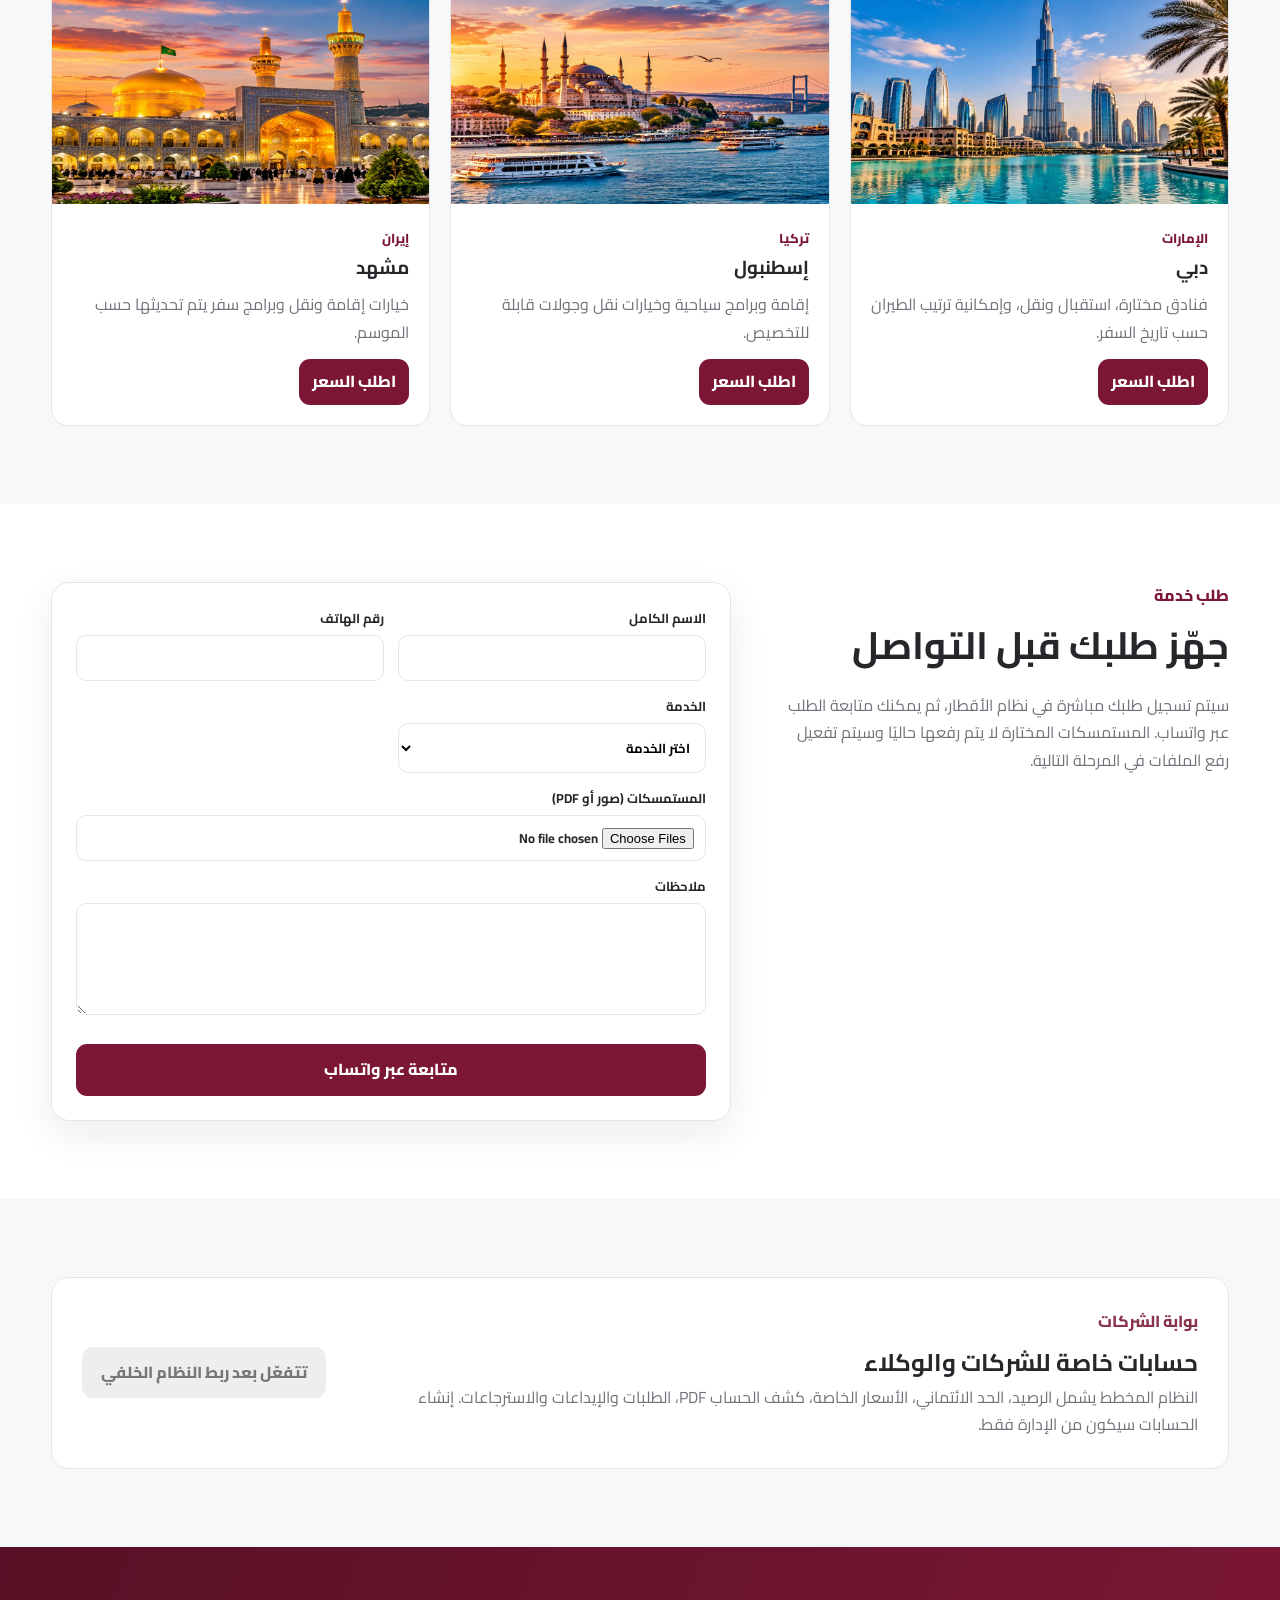
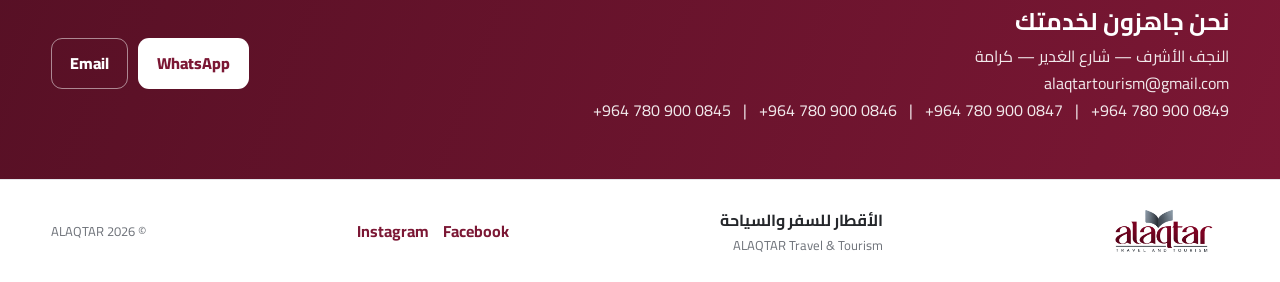
==== commit 3468e54e: "Update public request notice" ====
--- a/index.html
+++ b/index.html
@@ -56,7 +56,7 @@
 <article class="offer-card"><div class="offer-image"><img src="images/istanbul.jpg" alt="إسطنبول"></div><div class="offer-content"><span>تركيا</span><h3>إسطنبول</h3><p>إقامة وبرامج سياحية وخيارات نقل وجولات قابلة للتخصيص.</p><button class="order-btn" data-service="عرض إسطنبول السياحي">اطلب السعر</button></div></article>
 <article class="offer-card"><div class="offer-image"><img src="images/mashhad.jpg" alt="مشهد"></div><div class="offer-content"><span>إيران</span><h3>مشهد</h3><p>خيارات إقامة ونقل وبرامج سفر يتم تحديثها حسب الموسم.</p><button class="order-btn" data-service="عرض مشهد السياحي">اطلب السعر</button></div></article>
 </div></div></section>
-<section class="section" id="request"><div class="container request-layout"><div><div class="section-title align-start"><span data-i18n="serviceRequest">طلب خدمة</span><h2 data-i18n="sendRequest">جهّز طلبك قبل التواصل</h2></div><p data-i18n="uploadNotice">في هذه النسخة يمكنك اختيار الملفات للتحقق منها على جهازك فقط. رفعها وحفظها الآمن سيعمل بعد ربط الـBackend. لا يتم إرسال الملفات إلى واتساب تلقائيًا.</p></div><form class="request-form" id="requestForm"><label><span data-i18n="fullName">الاسم الكامل</span><input id="customerName" required></label><label><span data-i18n="phone">رقم الهاتف</span><input id="customerPhone" type="tel" required></label><label><span data-i18n="service">الخدمة</span><select id="serviceSelect" required><option value="">اختر الخدمة</option><option>تأشيرة</option><option>رخصة قيادة دولية</option><option>حجز طيران</option><option>حجز فندق</option><option>عرض سياحي</option><option>خدمة أخرى</option></select></label><label class="full"><span data-i18n="documents">المستمسكات (صور أو PDF)</span><input id="documents" type="file" multiple accept="image/*,.pdf"></label><label class="full"><span data-i18n="notes">ملاحظات</span><textarea id="notes" rows="4"></textarea></label><button class="search-btn full" type="submit" data-i18n="continueWhatsapp">متابعة عبر واتساب</button></form></div></section>
+<section class="section" id="request"><div class="container request-layout"><div><div class="section-title align-start"><span data-i18n="serviceRequest">طلب خدمة</span><h2 data-i18n="sendRequest">جهّز طلبك قبل التواصل</h2></div><p data-i18n="uploadNotice">سيتم تسجيل طلبك مباشرة في نظام الأقطار، ثم يمكنك متابعة الطلب عبر واتساب. المستمسكات المختارة لا يتم رفعها حاليًا وسيتم تفعيل رفع الملفات في المرحلة التالية.</p></div><form class="request-form" id="requestForm"><label><span data-i18n="fullName">الاسم الكامل</span><input id="customerName" required></label><label><span data-i18n="phone">رقم الهاتف</span><input id="customerPhone" type="tel" required></label><label><span data-i18n="service">الخدمة</span><select id="serviceSelect" required><option value="">اختر الخدمة</option><option>تأشيرة</option><option>رخصة قيادة دولية</option><option>حجز طيران</option><option>حجز فندق</option><option>عرض سياحي</option><option>خدمة أخرى</option></select></label><label class="full"><span data-i18n="documents">المستمسكات (صور أو PDF)</span><input id="documents" type="file" multiple accept="image/*,.pdf"></label><label class="full"><span data-i18n="notes">ملاحظات</span><textarea id="notes" rows="4"></textarea></label><button class="search-btn full" type="submit" data-i18n="continueWhatsapp">متابعة عبر واتساب</button></form></div></section>
 <section class="section alt" id="companies"><div class="container company-box"><div><span class="eyebrow dark" data-i18n="companiesPortal">بوابة الشركات</span><h2 data-i18n="companyTitle">حسابات خاصة للشركات والوكلاء</h2><p data-i18n="companyText">النظام المخطط يشمل الرصيد، الحد الائتماني، الأسعار الخاصة، كشف الحساب PDF، الطلبات والإيداعات والاسترجاعات. إنشاء الحسابات سيكون من الإدارة فقط.</p></div><button class="disabled-btn" disabled data-i18n="comingBackend">تتفعّل بعد ربط النظام الخلفي</button></div></section>
 <section class="cta" id="contact"><div class="container cta-inner"><div><h2 data-i18n="contactTitle">نحن جاهزون لخدمتك</h2><p>النجف الأشرف — شارع الغدير — كرامة</p><p>alaqtartourism@gmail.com</p><p dir="ltr">+964 780 900 0845 &nbsp; | &nbsp; +964 780 900 0846 &nbsp; | &nbsp; +964 780 900 0847 &nbsp; | &nbsp; +964 780 900 0849</p></div><div class="contact-buttons"><a class="cta-btn" href="https://wa.me/9647809000845" target="_blank" rel="noopener">WhatsApp</a><a class="cta-btn ghost" href="mailto:alaqtartourism@gmail.com">Email</a></div></div></section>
 </main>
